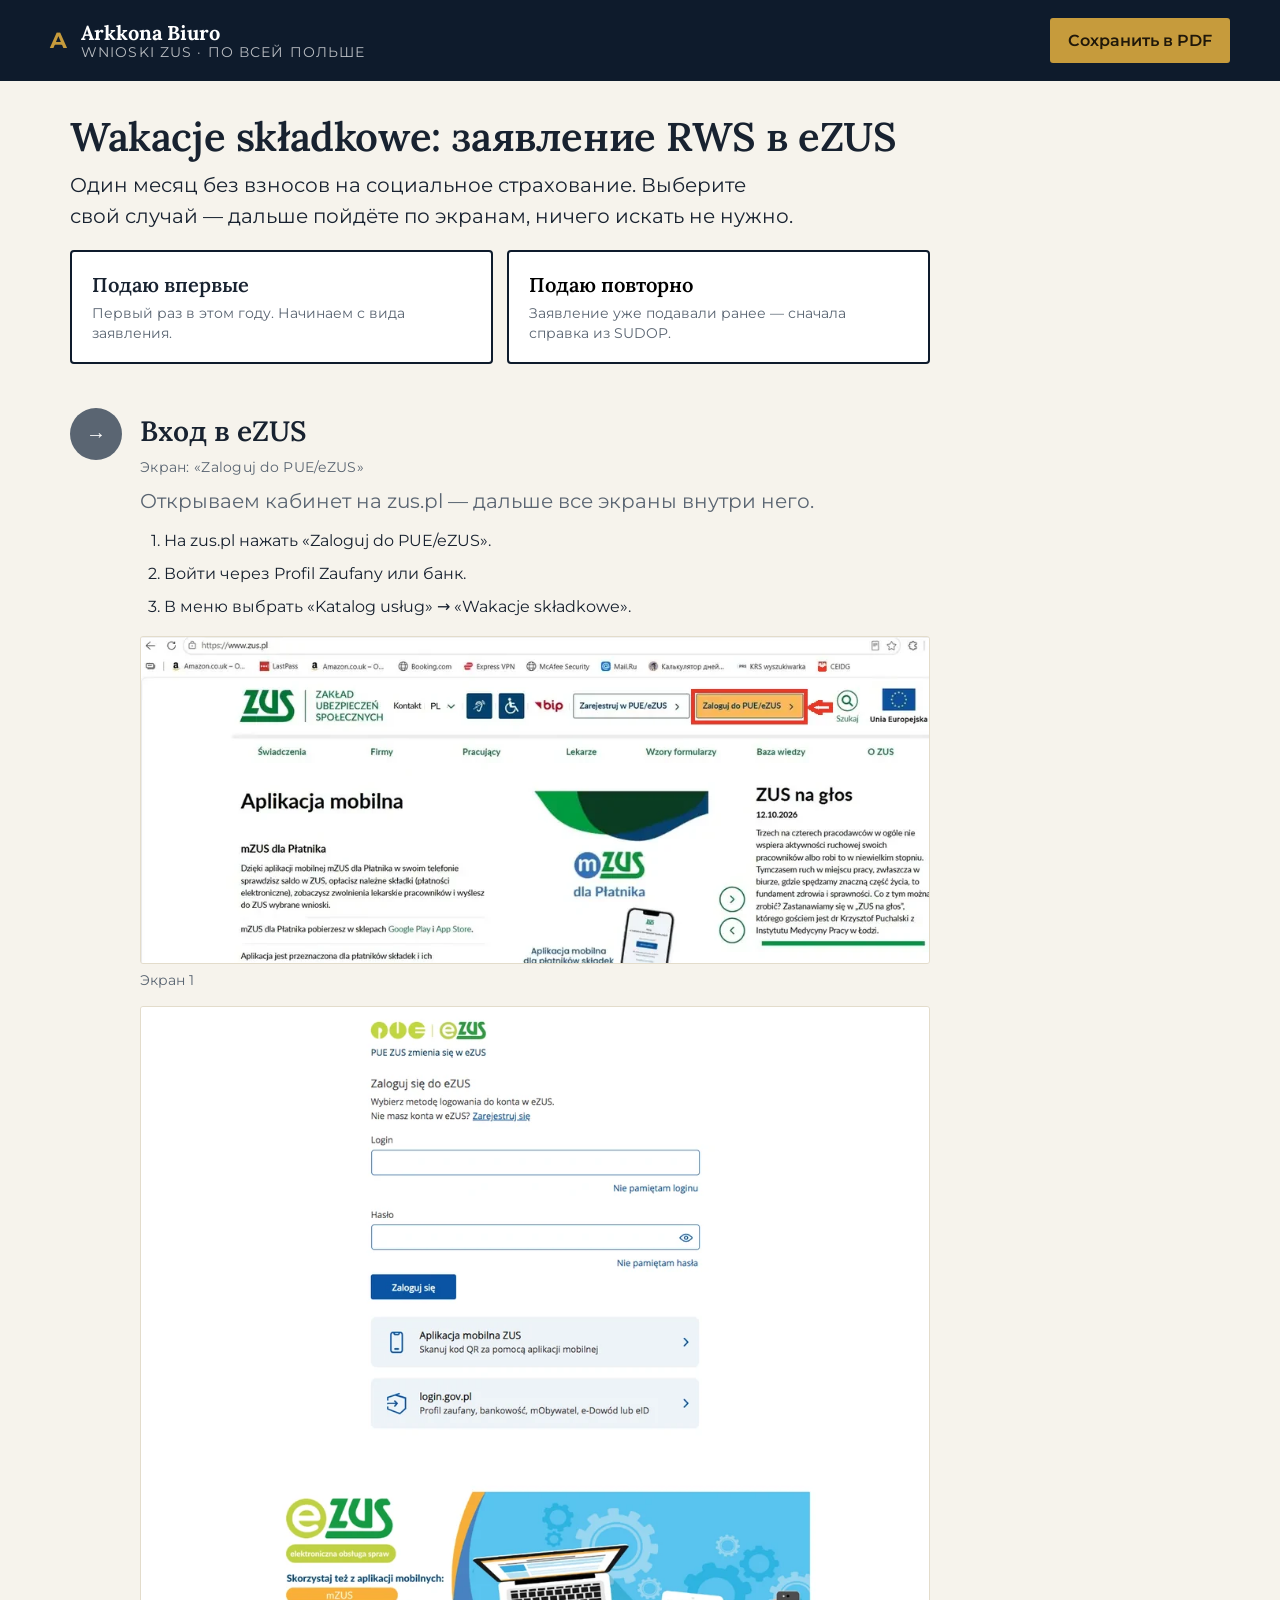
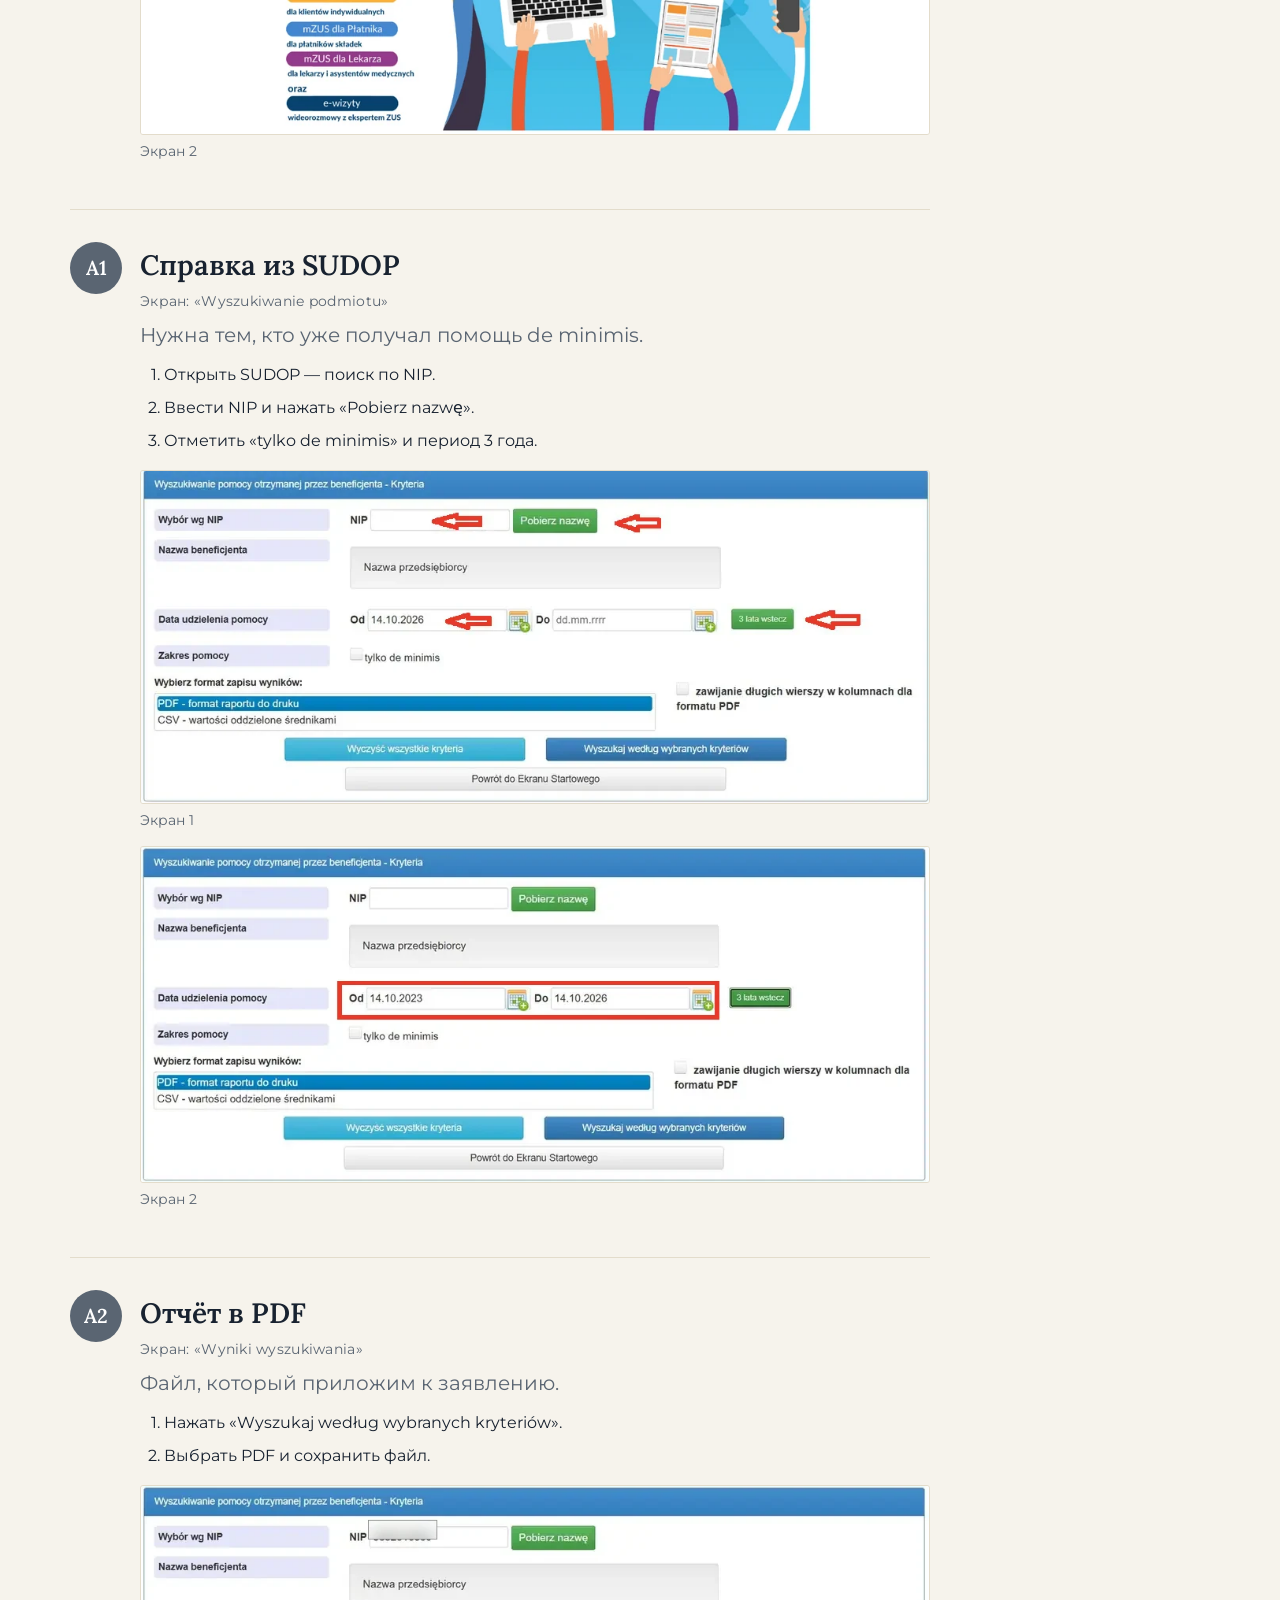
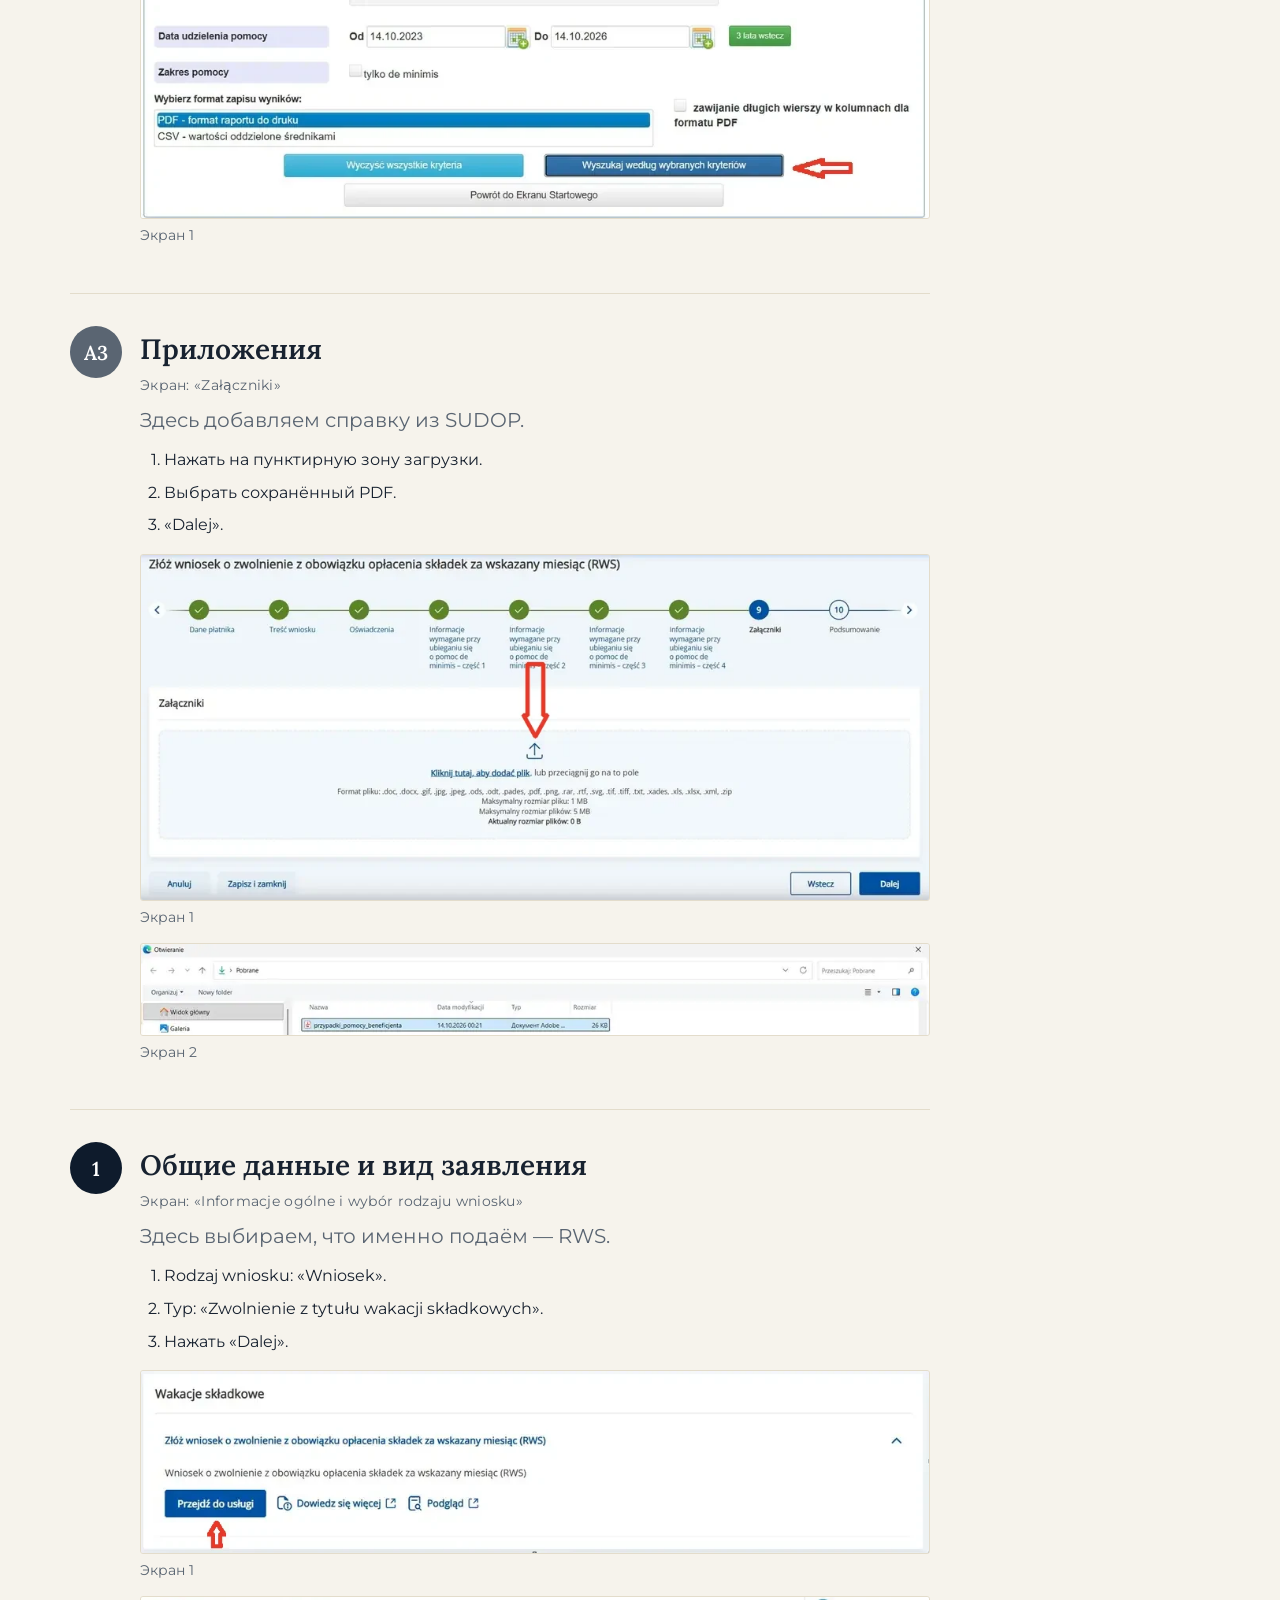
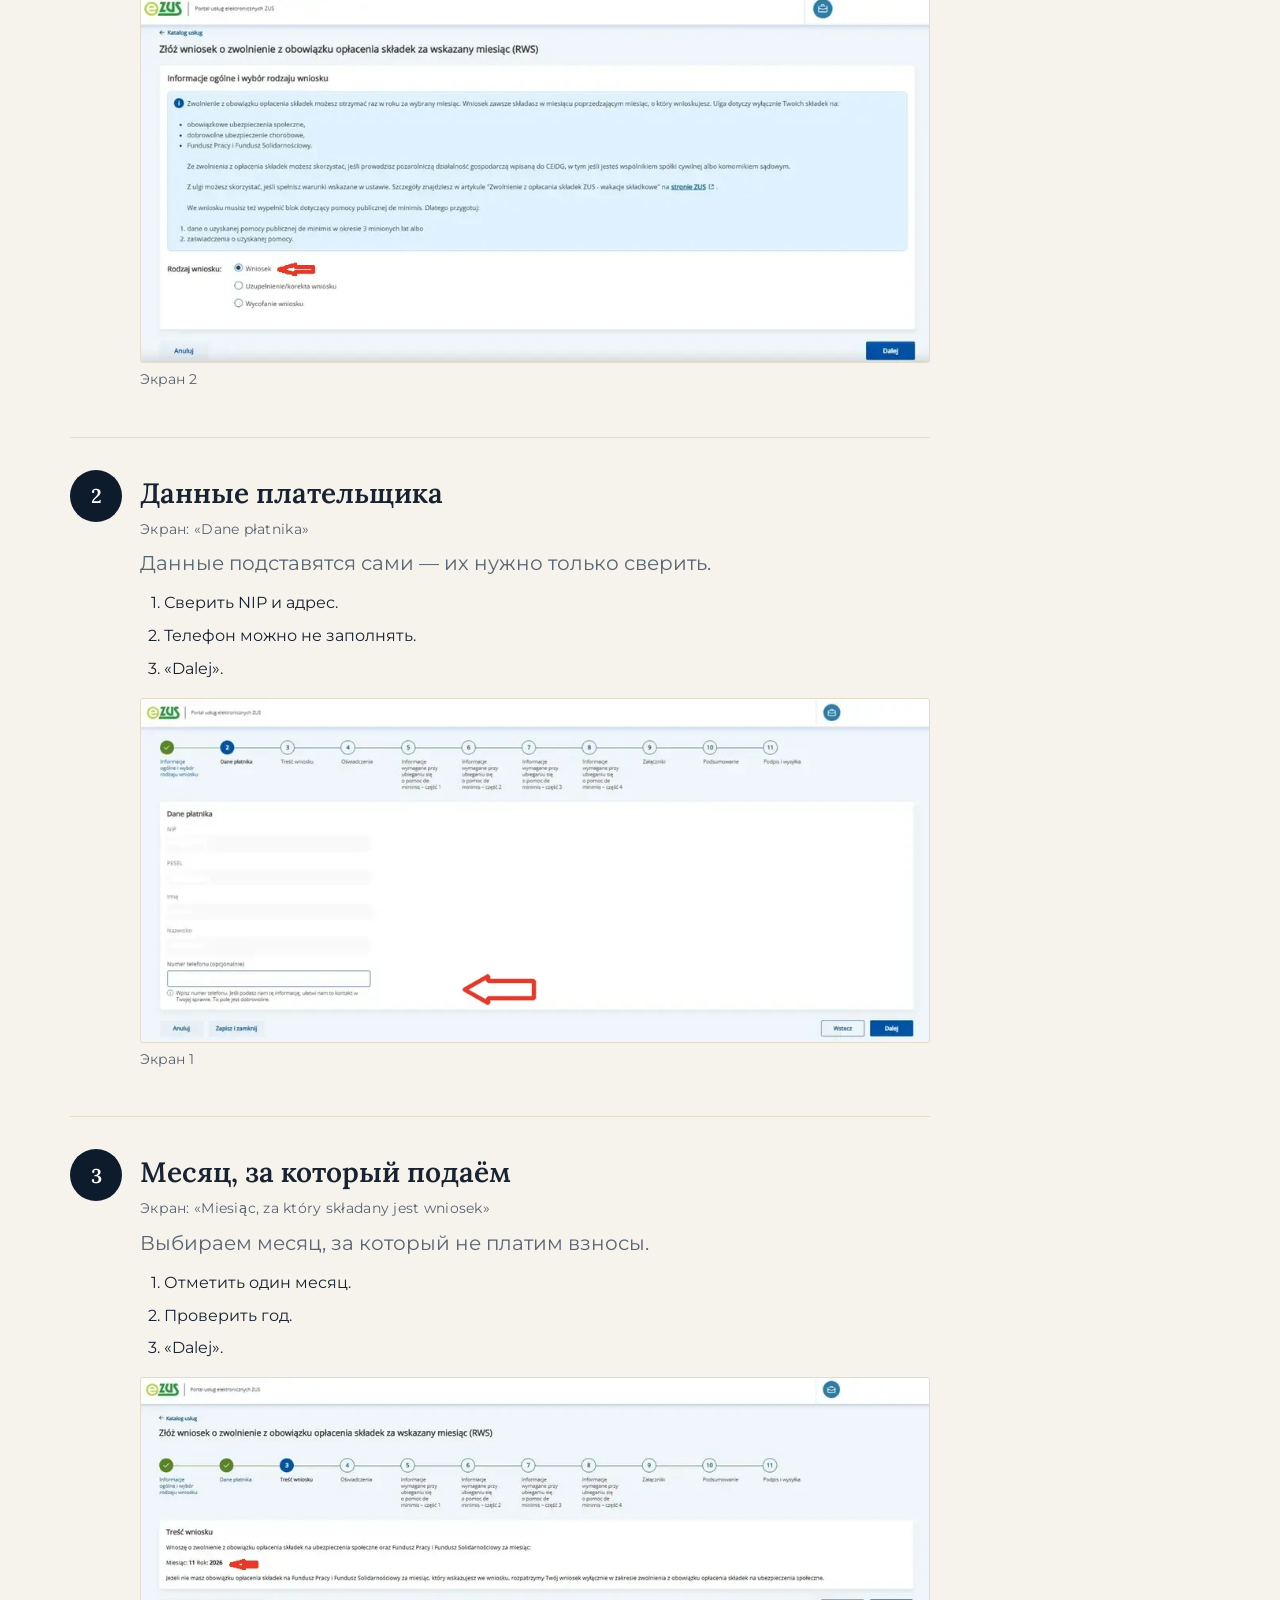
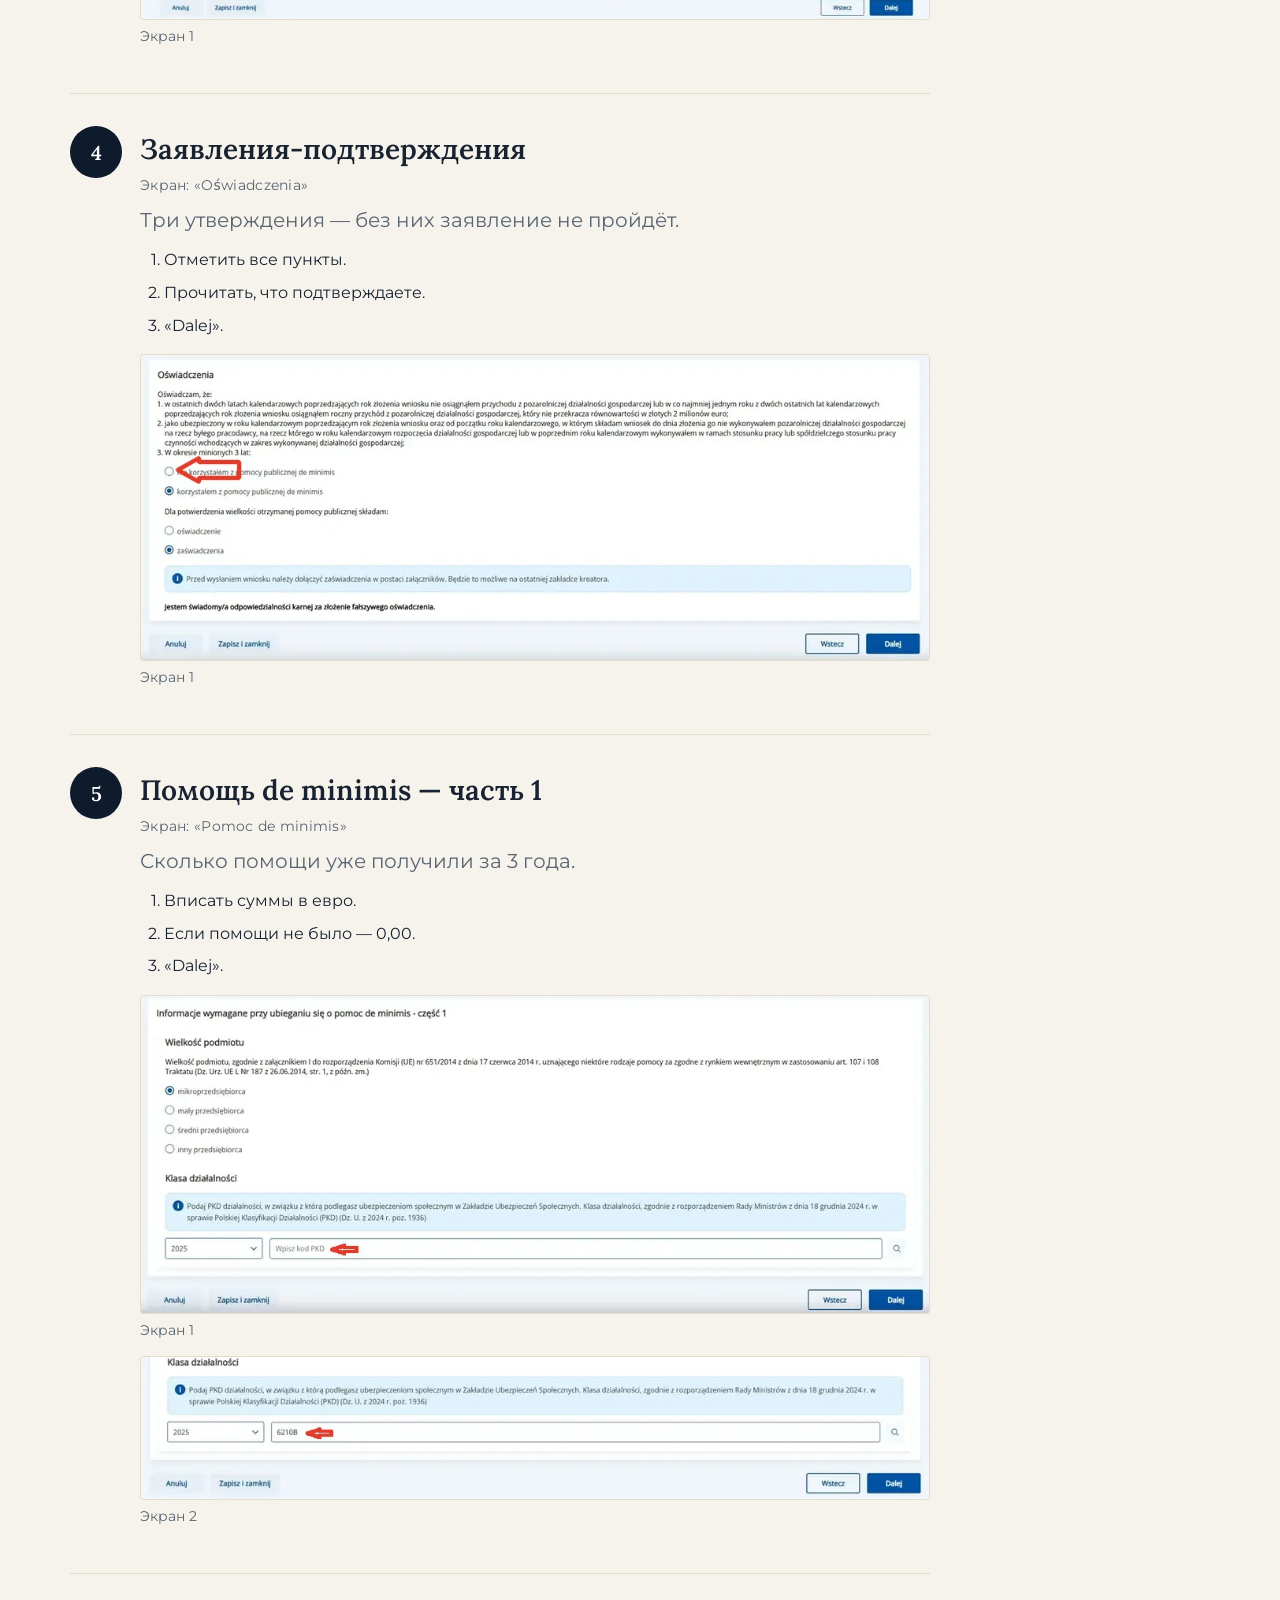
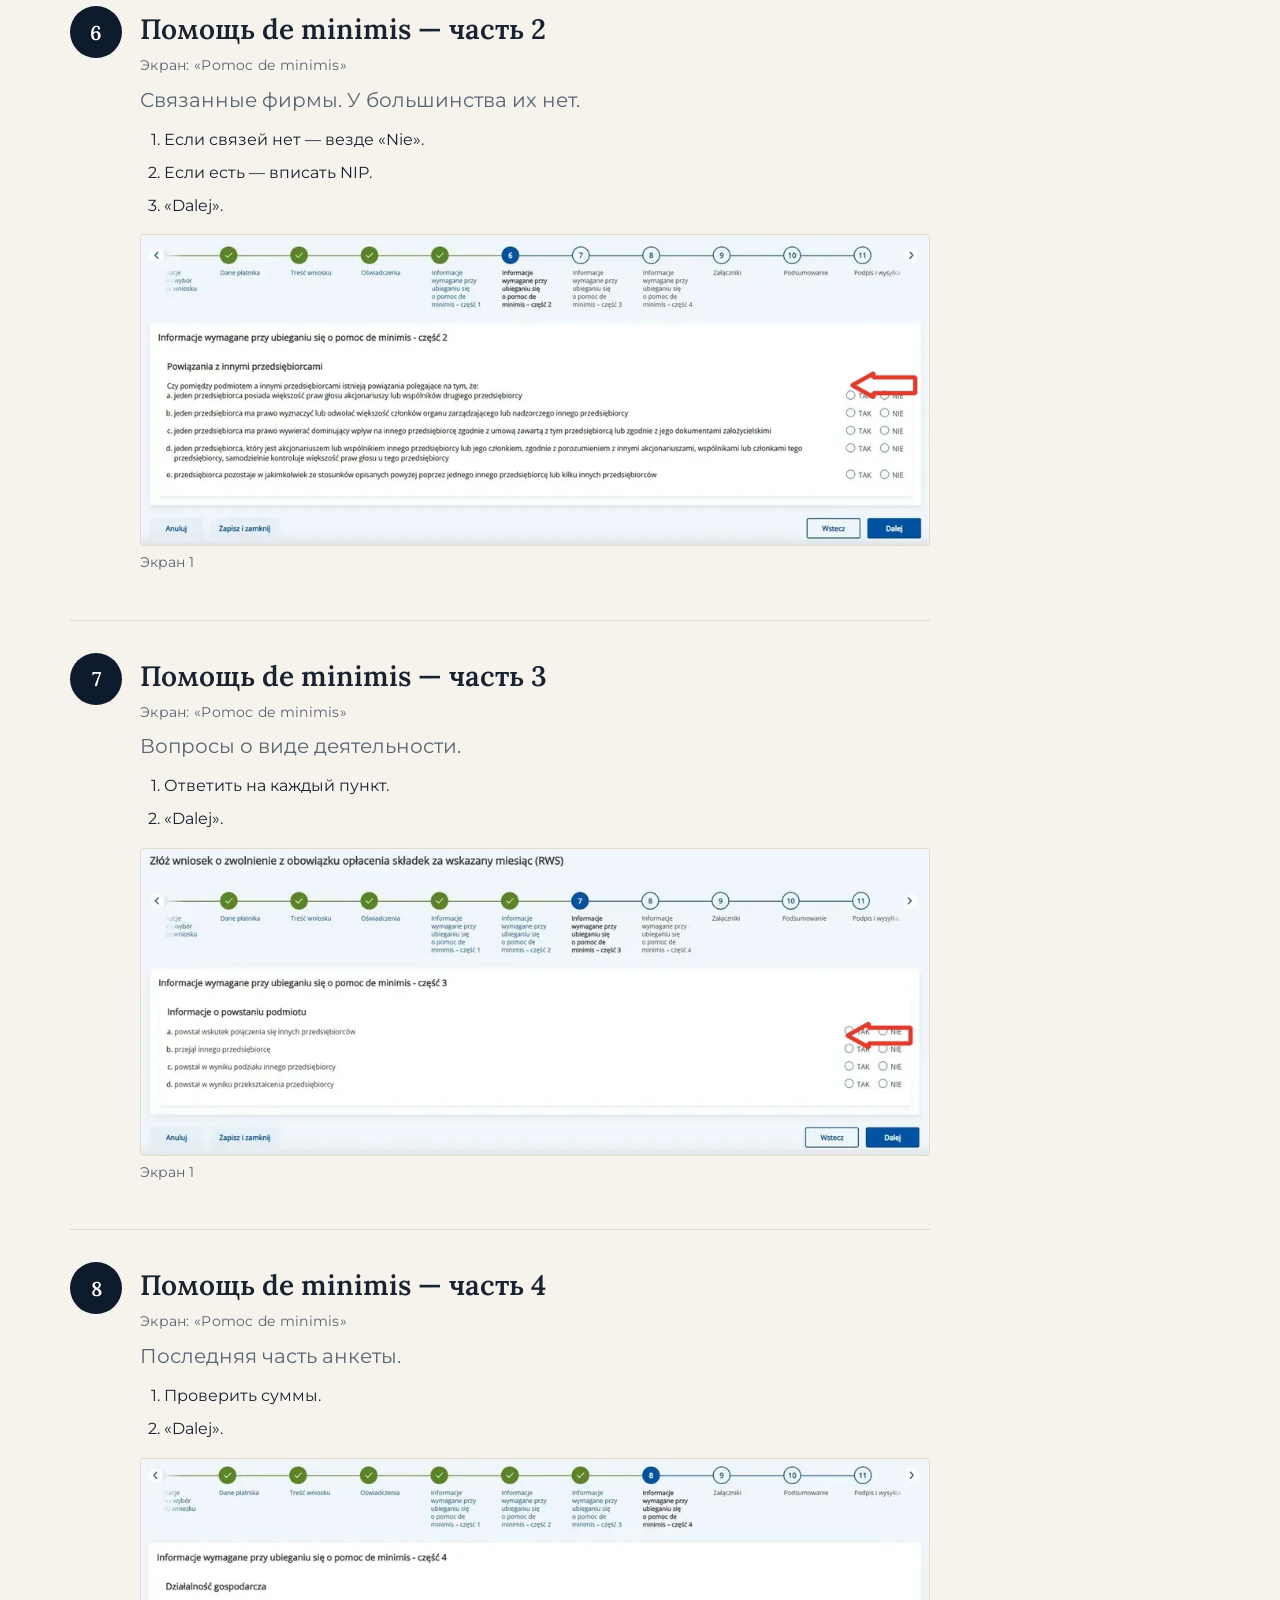
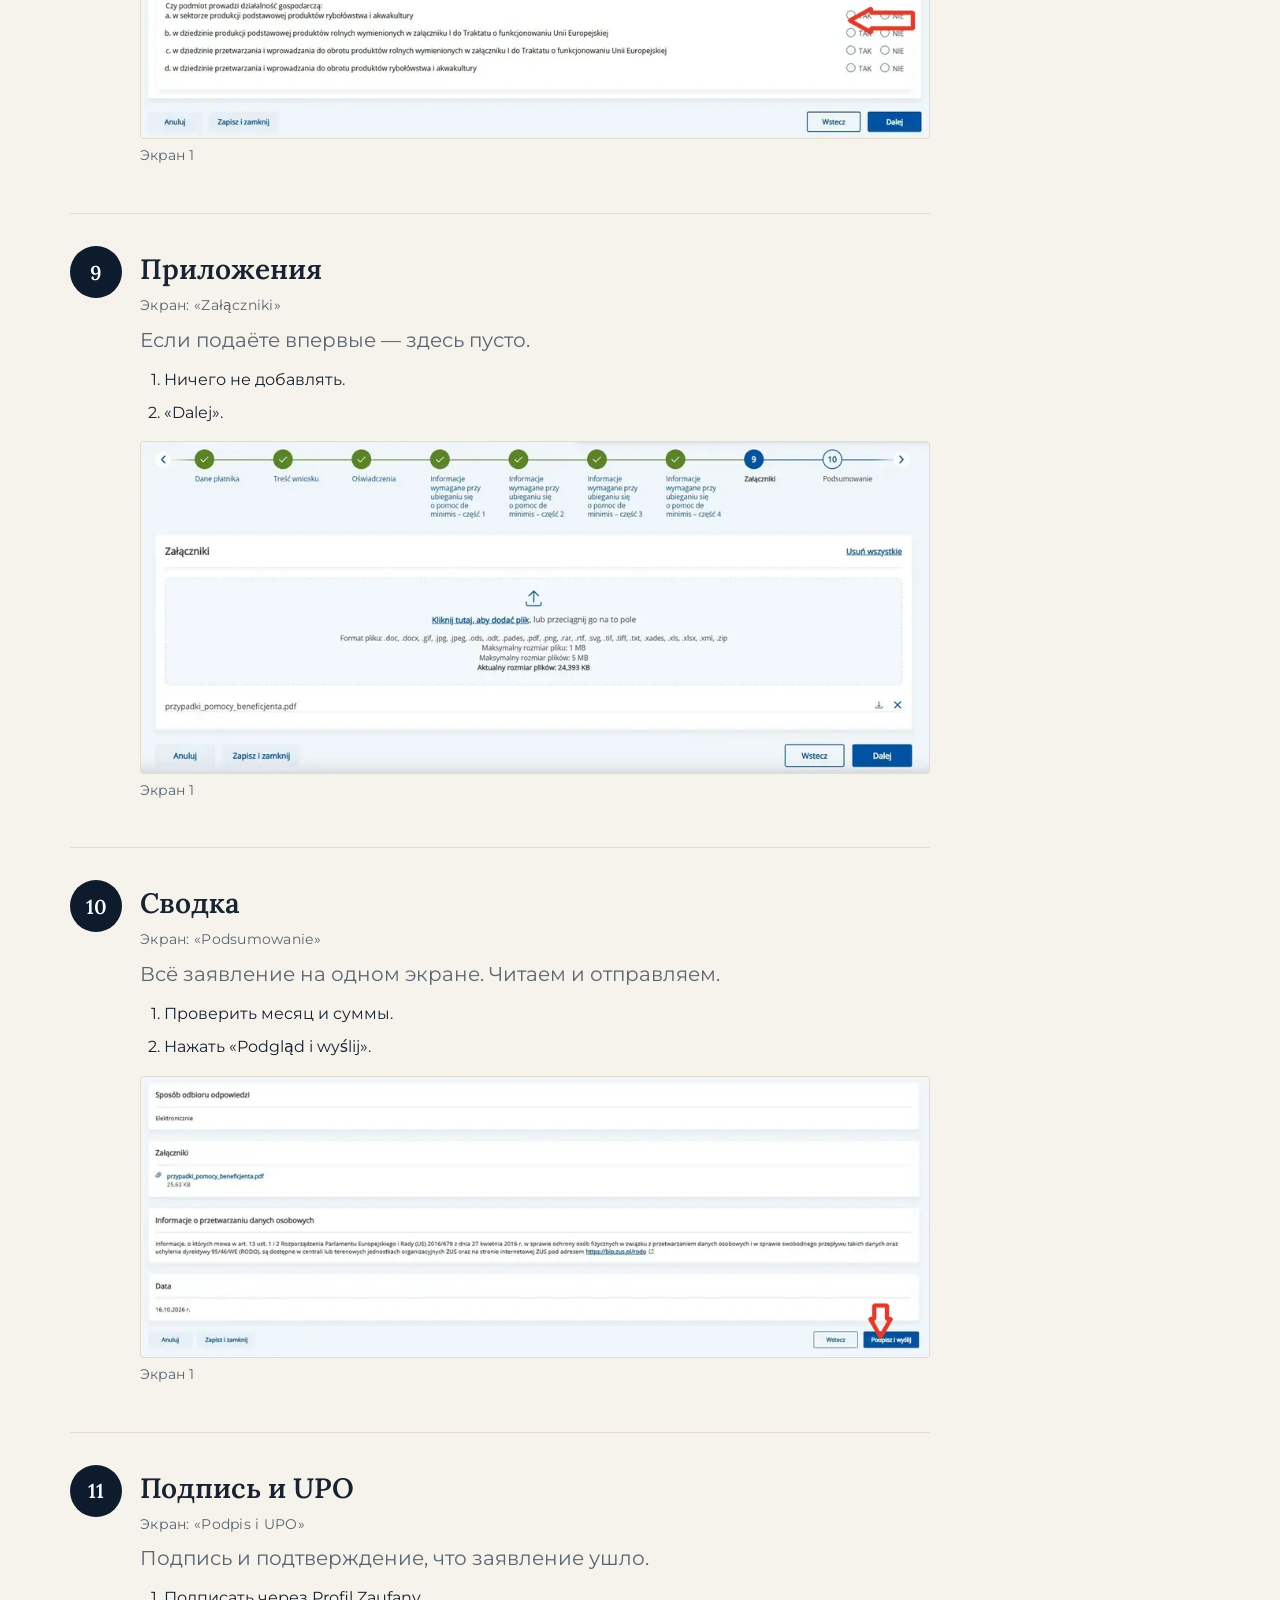
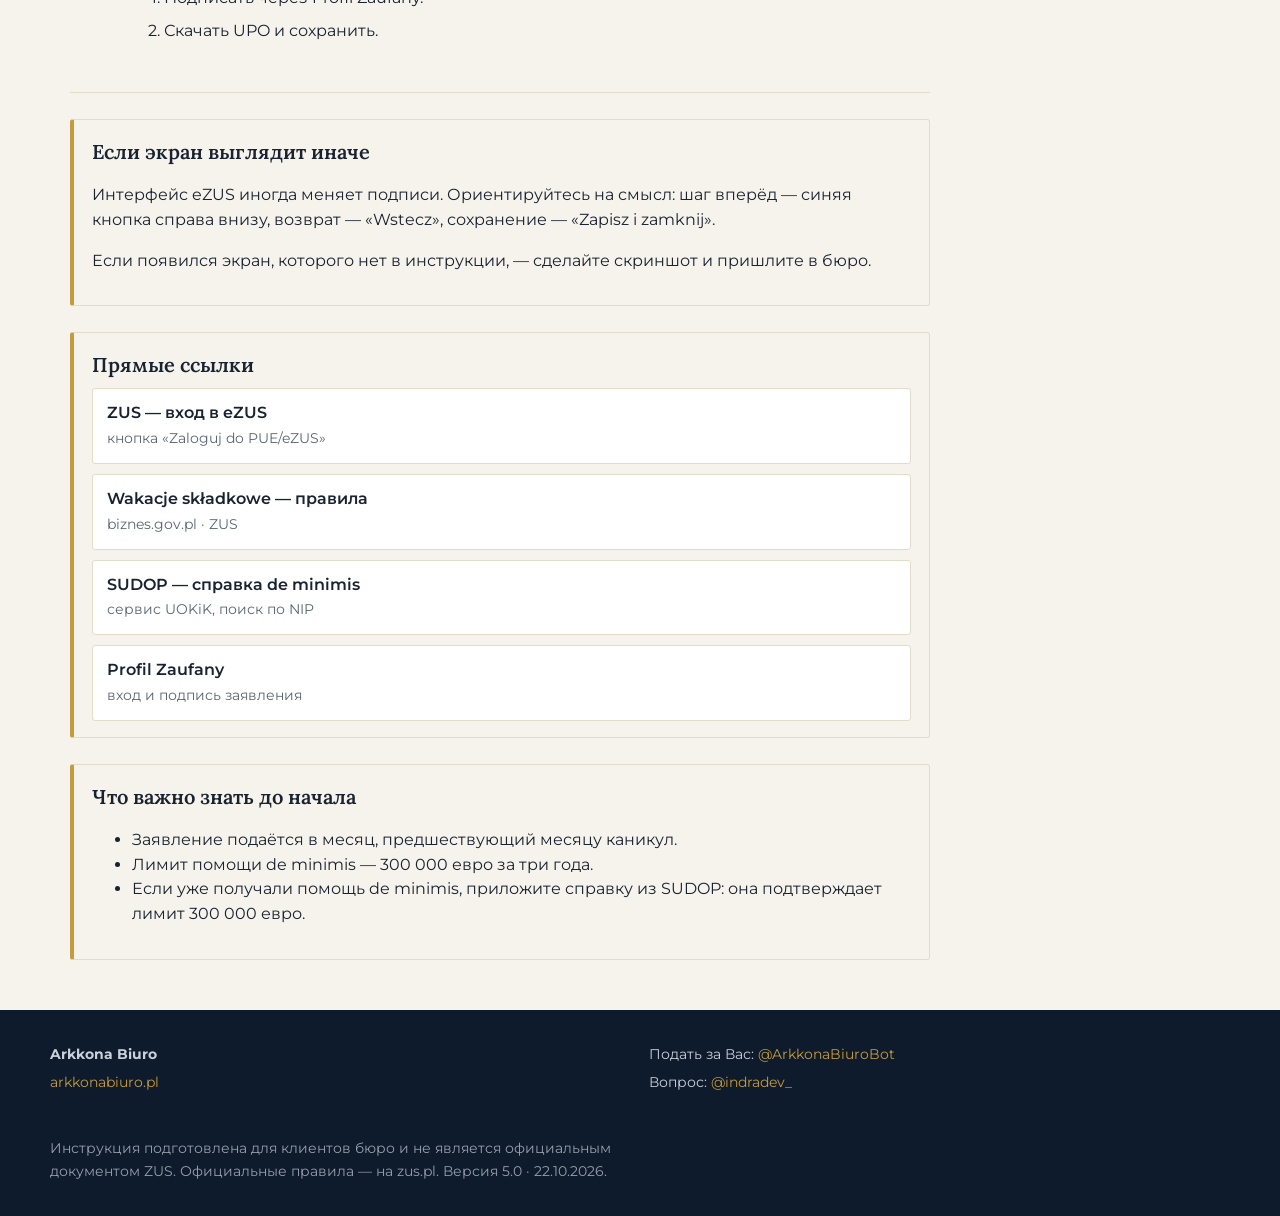
==== index.html @ 76ab2b4a "Мобильная сетка: .shell.routed тоже 1fr (специфичность ломала колонку)" ====
<!doctype html>
<html lang="ru">
<head>
<meta charset="utf-8">
<meta name="viewport" content="width=device-width, initial-scale=1">
<meta property="og:type" content="article">
<meta property="og:site_name" content="Arkkona Biuro">
<meta property="og:title" content="Wakacje składkowe: инструкция RWS в eZUS">
<meta property="og:description" content="Два маршрута по экранам eZUS: первая подача и повторная — со справкой из SUDOP.">
<meta property="og:url" content="https://indrad3v4.github.io/zus-kanikuly-instrukcja/">
<meta property="og:image" content="https://indrad3v4.github.io/zus-kanikuly-instrukcja/og.png">
<meta property="og:image:width" content="1200">
<meta property="og:image:height" content="630">
<meta property="og:image:alt" content="Arkkona Biuro — инструкция RWS в eZUS">
<meta property="og:locale" content="ru_RU">
<meta name="twitter:card" content="summary_large_image">
<meta name="twitter:image" content="https://indrad3v4.github.io/zus-kanikuly-instrukcja/og.png">
<title>Wakacje składkowe: пошаговая инструкция RWS</title>
<meta name="description" content="Два маршрута по экранам eZUS: первая подача RWS и повторная с справкой SUDOP.">
<style>
@font-face{font-family:"Montserrat";src:url(fonts/montserrat-sub.woff2) format("woff2");font-weight:100 900;font-style:normal;font-display:swap}
@font-face{font-family:"Lora";src:url(fonts/lora.woff2) format("woff2");font-weight:400 700;font-style:normal;font-display:swap}
:root{--sans:"Montserrat",system-ui,-apple-system,"Segoe UI",sans-serif;--navy:#0E1B2C;--panel:#F6F3EC;--ink:#182230;--muted:#5A6572;--gold:#C69B3C;--gold-deep:#8A6A1F;--line:#E3DCCB;--red:#B4432C}
*{box-sizing:border-box}
html{scroll-behavior:smooth}
body{margin:0;background:var(--panel);color:var(--ink);font:16px/1.55 var(--sans)}
h1,h2,.brand{font-family:"Lora",Georgia,serif;font-weight:600;text-wrap:balance}
p,li{text-wrap:pretty}
a{color:inherit}
.top{background:var(--navy);color:#fff;padding:18px 20px}
.top-in{max-width:1180px;margin:0 auto;display:flex;align-items:center;gap:14px;flex-wrap:wrap}
.mark{font-family:var(--sans);font-weight:700;font-size:22px;line-height:1;color:var(--gold);letter-spacing:0}
.brand-t{display:flex;flex-direction:column;line-height:1.15}
.brand-t b{font-family:"Lora",serif;font-size:20px}
.brand-t small{font-size:14px;letter-spacing:.08em;text-transform:uppercase;opacity:.7}
.top .pdf{margin-left:auto;background:var(--gold);color:#20180A;border:0;border-radius:3px;padding:13px 18px;font-family:var(--sans);font-weight:600;font-size:16px;cursor:pointer}
.shell{max-width:1180px;margin:0 auto;display:grid;grid-template-columns:minmax(0,1fr);gap:40px;padding:0 20px}
.shell.routed{grid-template-columns:minmax(0,1fr) 288px}
.shell:not(.routed) .main{max-width:860px}
.side{position:sticky;top:0;align-self:start;max-height:100vh;overflow:auto;padding:26px 0 26px 4px;display:none;order:2}
.side.on{display:block}
.side .cap{font-size:14px;letter-spacing:.1em;text-transform:uppercase;color:var(--muted);margin:0 0 12px;padding:0 8px}
.side a{display:flex;align-items:flex-start;gap:9px;text-decoration:none;font-size:14px;color:var(--muted);padding:8px;border-radius:3px;line-height:1.3}
.side a b{display:inline-grid;place-items:center;min-width:24px;height:24px;padding:0 4px;border-radius:50%;background:var(--navy);color:#fff;font-size:14px;flex:0 0 auto}
.side a:hover{background:var(--panel);color:var(--ink)}
.side a.act{background:var(--panel);color:var(--ink);font-weight:600}
.side a.act b{background:var(--gold);color:#20180A}
.side a.prep b{background:var(--red)}
.side .switch{margin:18px 8px 0;border-top:1px solid var(--line);padding-top:14px}
.side .switch button{width:100%;text-align:left;background:none;border:1px solid var(--line);border-radius:3px;padding:10px 12px;font:600 14px Montserrat,sans-serif;color:var(--navy);cursor:pointer}
.main{min-width:0;padding-bottom:50px;order:1}
.tocm{display:none;background:#fff;border:1px solid var(--line);border-radius:4px;margin:6px 0 14px;padding:10px 14px}
.tocm summary{cursor:pointer;font-weight:600;color:var(--navy)}
.tocm a{display:flex;gap:8px;text-decoration:none;color:var(--muted);font-size:14px;padding:6px 0}
.tocm a b{color:var(--navy)}
.hero{padding:34px 0 6px}
.hero h1{font-size:clamp(28px,4.6vw,40px);line-height:1.08;margin:0 0 12px;letter-spacing:-.01em}
.hero p.sub{font-size:20px;max-width:56ch;margin:0 0 18px}
.choose{display:grid;gap:14px;grid-template-columns:1fr 1fr;margin:8px 0 6px}
.choose button{text-align:left;cursor:pointer;border:2px solid var(--navy);border-radius:4px;background:#fff;padding:20px 20px 18px;font-family:inherit}
.choose button:hover{background:var(--panel)}
.choose b{display:block;font:600 20px Lora,serif;margin-bottom:6px}
.choose span{display:block;font-size:14px;color:var(--muted);line-height:1.45}
.choose button.pri{background:#fff;border-color:var(--navy);color:var(--ink)}
.choose button.pri span{color:var(--muted)}
.choose button.pri:hover{background:var(--panel)}
.jump{display:none;position:sticky;top:0;z-index:5;background:#fff;border-bottom:1px solid var(--line);padding:10px 0;overflow-x:auto}
.jump a{display:flex;align-items:center;gap:7px;text-decoration:none;border:1px solid var(--line);border-radius:99px;padding:8px 13px;font-size:14px;white-space:nowrap;color:var(--muted)}
.jump a b{display:grid;place-items:center;width:22px;height:22px;border-radius:50%;background:var(--navy);color:#fff;font-size:14px}
.jump a.act{border-color:var(--gold-deep);color:var(--ink)}
.jump-in{display:flex;gap:8px;padding:0 20px;width:max-content}
.step{display:flex;gap:18px;padding:32px 0;border-bottom:1px solid var(--line);scroll-margin-top:70px}
.step .num{flex:0 0 auto;width:52px;height:52px;border-radius:50%;background:var(--navy);color:#fff;display:grid;place-items:center;font:600 20px Lora,serif}
.step.pre .num{background:var(--muted);font-size:20px}
.step.prep .num{background:var(--red);font-size:20px}
.step .body{min-width:0;flex:1}
.screen{margin:0 0 8px;font-size:14px;color:var(--muted);letter-spacing:.02em}
.step h2{font-size:28px;line-height:1.25;margin:6px 0 8px}
.step .lead{margin:0 0 12px;color:var(--muted);font-size:20px}
.do{margin:0 0 16px;padding-left:24px}
.do li{margin:0 0 8px}
.shot{margin:0 0 14px}
.shot img{display:block;width:100%;height:auto;border:1px solid var(--line);border-radius:3px}
.shot figcaption{font-size:14px;color:var(--muted);margin-top:6px}
.note{margin:26px 0 0;border:1px solid var(--line);border-left:4px solid var(--gold);border-radius:3px;padding:16px 18px;background:var(--panel)}
.note h2{font-size:20px;margin:0 0 8px}
.note p,.note li{font-size:16px}
.links{list-style:none;padding:0;margin:0;display:grid;gap:10px}
.links li{border:1px solid var(--line);border-radius:3px;padding:12px 14px;background:#fff}
.links a{display:block;font-weight:600;text-decoration:none}
.links span{font-size:14px;color:var(--muted)}
.foot{background:var(--navy);color:#C9D2DC;padding:34px 20px}
.foot-in{max-width:1180px;margin:0 auto;display:grid;gap:18px;grid-template-columns:1fr 1fr}
.foot a{color:var(--gold);text-decoration:none}
.foot p{margin:0 0 6px;font-size:14px}
.foot small{display:block;max-width:1180px;margin:20px auto 0;font-size:14px;opacity:.72;line-height:1.6}
@media (max-width:960px){
  .top{padding:12px 16px}
  .top-in{flex-wrap:nowrap;gap:10px}
  .top .pdf{padding:9px 12px;font-size:13px;white-space:nowrap}
  .brand-t small{font-size:12px;letter-spacing:.06em}
  .top .pdf{padding:10px 12px}
  .shell{padding:0 16px}
  .hero{padding:20px 0 4px}
  .hero h1{font-size:clamp(24px,7.2vw,32px)}
  .tocm summary{min-height:48px;display:flex;align-items:center;margin:0 -14px;padding:0 14px}
  .main{padding-bottom:calc(36px + env(safe-area-inset-bottom))}
  .shell,.shell.routed{grid-template-columns:1fr;gap:0}
  .side{display:none!important}
  .jump.on{display:block}
  .tocm{display:none!important}
  .choose{grid-template-columns:1fr}
  .step{gap:12px;padding:26px 0}
  .step .num{width:44px;height:44px;font-size:20px}
  .foot-in{grid-template-columns:1fr}
}
@media (max-width:420px){
  .brand-t small{display:none}
  .top-in{gap:8px}
  .top .pdf{font-size:12px;padding:10px 10px}
}
@media print{
  @page{margin:16mm 14mm}
  body{font-size:11pt}
  .jump,.choose,.top .pdf,.side{display:none!important}
  .shell{grid-template-columns:1fr;padding:0}
  .top{background:#fff;color:#000;padding:0 0 10pt;border-bottom:1.5pt solid #0E1B2C}
  .mark{color:#0E1B2C;border-color:#0E1B2C}
  .brand-t small{opacity:1;color:#333}
  .hero h1{font-size:28px}
  .step{padding:12pt 0}
  .screen{margin:0 0 8px;font-size:14px;color:var(--muted);letter-spacing:.02em}
.step h2{break-after:avoid-page}
  .shot{break-inside:avoid-page;margin-bottom:8pt}
  .shot img{max-height:150mm;width:auto;max-width:100%;margin:0 auto}
  .foot{background:#fff;color:#333;border-top:1pt solid #999}
  .foot a{color:#000}
}
</style>
</head>
<body>
<header class="top"><div class="top-in">
  <span class="mark" aria-hidden="true">A</span>
  <span class="brand-t"><b>Arkkona Biuro</b><small>wnioski ZUS · по всей Польше</small></span>
  <button class="pdf" onclick="window.print()">Сохранить в PDF</button>
</div></header>

<div class="shell" id="shell">
<nav class="side" id="side" aria-label="Шаги"></nav>
<div class="main">
<nav class="jump" id="jump" aria-label="Шаги"><div class="jump-in"></div></nav>
<div class="hero" id="hero">
  <h1>Wakacje składkowe: заявление RWS в eZUS</h1>
  <p class="sub">Один месяц без взносов на социальное страхование. Выберите свой случай — дальше пойдёте по экранам, ничего искать не нужно.</p>
  <div class="choose">
    <button class="pri" onclick="setRoute('first')"><b>Подаю впервые</b><span>Первый раз в этом году. Начинаем с вида заявления.</span></button>
    <button onclick="setRoute('repeat')"><b>Подаю повторно</b><span>Заявление уже подавали ранее — сначала справка из SUDOP.</span></button>
  </div>
</div>

<details class="tocm" id="tocm"><summary>Содержание</summary><div id="tocm-in"></div></details>

<section class="step pre" id="login-ezus" data-id="login-ezus" data-r="first repeat">
  <div class="num" aria-hidden="true">→</div>
  <div class="body"><h2>Вход в eZUS</h2><p class="screen">Экран: <span lang="pl">«Zaloguj do PUE/eZUS»</span></p><p class="lead">Открываем кабинет на zus.pl — дальше все экраны внутри него.</p><ol class="do"><li>На zus.pl нажать «Zaloguj do PUE/eZUS».</li><li>Войти через Profil Zaufany или банк.</li><li>В меню выбрать «Katalog usług» → «Wakacje składkowe».</li></ol><figure class="shot"><img src="img/login-ezus-0.webp" alt="Вход в eZUS — экран 1" loading="lazy"><figcaption>Экран 1</figcaption></figure><figure class="shot"><img src="img/login-ezus-1.webp" alt="Вход в eZUS — экран 2" loading="lazy"><figcaption>Экран 2</figcaption></figure></div>
</section><section class="step pre" id="sudop-1" data-id="sudop-1" data-r="repeat">
  <div class="num" aria-hidden="true">A1</div>
  <div class="body"><h2>Справка из SUDOP</h2><p class="screen">Экран: <span lang="pl">«Wyszukiwanie podmiotu»</span></p><p class="lead">Нужна тем, кто уже получал помощь de minimis.</p><ol class="do"><li>Открыть SUDOP — поиск по NIP.</li><li>Ввести NIP и нажать «Pobierz nazwę».</li><li>Отметить «tylko de minimis» и период 3 года.</li></ol><figure class="shot"><img src="img/sudop-1-0.webp" alt="Справка из SUDOP — экран 1" loading="lazy"><figcaption>Экран 1</figcaption></figure><figure class="shot"><img src="img/sudop-1-1.webp" alt="Справка из SUDOP — экран 2" loading="lazy"><figcaption>Экран 2</figcaption></figure></div>
</section><section class="step pre" id="sudop-2" data-id="sudop-2" data-r="repeat">
  <div class="num" aria-hidden="true">A2</div>
  <div class="body"><h2>Отчёт в PDF</h2><p class="screen">Экран: <span lang="pl">«Wyniki wyszukiwania»</span></p><p class="lead">Файл, который приложим к заявлению.</p><ol class="do"><li>Нажать «Wyszukaj według wybranych kryteriów».</li><li>Выбрать PDF и сохранить файл.</li></ol><figure class="shot"><img src="img/sudop-2-0.webp" alt="Отчёт в PDF — экран 1" loading="lazy"><figcaption>Экран 1</figcaption></figure></div>
</section><section class="step pre" id="zalaczniki" data-id="zalaczniki" data-r="repeat">
  <div class="num" aria-hidden="true">A3</div>
  <div class="body"><h2>Приложения</h2><p class="screen">Экран: <span lang="pl">«Załączniki»</span></p><p class="lead">Здесь добавляем справку из SUDOP.</p><ol class="do"><li>Нажать на пунктирную зону загрузки.</li><li>Выбрать сохранённый PDF.</li><li>«Dalej».</li></ol><figure class="shot"><img src="img/zalaczniki-0.webp" alt="Приложения — экран 1" loading="lazy"><figcaption>Экран 1</figcaption></figure><figure class="shot"><img src="img/zalaczniki-1.webp" alt="Приложения — экран 2" loading="lazy"><figcaption>Экран 2</figcaption></figure></div>
</section><section class="step" id="wniosek" data-id="wniosek" data-r="first repeat">
  <div class="num" aria-hidden="true">1</div>
  <div class="body"><h2>Общие данные и вид заявления</h2><p class="screen">Экран: <span lang="pl">«Informacje ogólne i wybór rodzaju wniosku»</span></p><p class="lead">Здесь выбираем, что именно подаём — RWS.</p><ol class="do"><li>Rodzaj wniosku: «Wniosek».</li><li>Typ: «Zwolnienie z tytułu wakacji składkowych».</li><li>Нажать «Dalej».</li></ol><figure class="shot"><img src="img/wniosek-0.webp" alt="Общие данные и вид заявления — экран 1" loading="lazy"><figcaption>Экран 1</figcaption></figure><figure class="shot"><img src="img/wniosek-1.webp" alt="Общие данные и вид заявления — экран 2" loading="lazy"><figcaption>Экран 2</figcaption></figure></div>
</section><section class="step" id="platnik" data-id="platnik" data-r="first repeat">
  <div class="num" aria-hidden="true">2</div>
  <div class="body"><h2>Данные плательщика</h2><p class="screen">Экран: <span lang="pl">«Dane płatnika»</span></p><p class="lead">Данные подставятся сами — их нужно только сверить.</p><ol class="do"><li>Сверить NIP и адрес.</li><li>Телефон можно не заполнять.</li><li>«Dalej».</li></ol><figure class="shot"><img src="img/platnik-0.webp" alt="Данные плательщика — экран 1" loading="lazy"><figcaption>Экран 1</figcaption></figure></div>
</section><section class="step" id="miesiac" data-id="miesiac" data-r="first repeat">
  <div class="num" aria-hidden="true">3</div>
  <div class="body"><h2>Месяц, за который подаём</h2><p class="screen">Экран: <span lang="pl">«Miesiąc, za który składany jest wniosek»</span></p><p class="lead">Выбираем месяц, за который не платим взносы.</p><ol class="do"><li>Отметить один месяц.</li><li>Проверить год.</li><li>«Dalej».</li></ol><figure class="shot"><img src="img/miesiac-0.webp" alt="Месяц, за который подаём — экран 1" loading="lazy"><figcaption>Экран 1</figcaption></figure></div>
</section><section class="step" id="oswiadczenia" data-id="oswiadczenia" data-r="first repeat">
  <div class="num" aria-hidden="true">4</div>
  <div class="body"><h2>Заявления-подтверждения</h2><p class="screen">Экран: <span lang="pl">«Oświadczenia»</span></p><p class="lead">Три утверждения — без них заявление не пройдёт.</p><ol class="do"><li>Отметить все пункты.</li><li>Прочитать, что подтверждаете.</li><li>«Dalej».</li></ol><figure class="shot"><img src="img/oswiadczenia-0.webp" alt="Заявления-подтверждения — экран 1" loading="lazy"><figcaption>Экран 1</figcaption></figure></div>
</section><section class="step" id="dm1" data-id="dm1" data-r="first repeat">
  <div class="num" aria-hidden="true">5</div>
  <div class="body"><h2>Помощь de minimis — часть 1</h2><p class="screen">Экран: <span lang="pl">«Pomoc de minimis»</span></p><p class="lead">Сколько помощи уже получили за 3 года.</p><ol class="do"><li>Вписать суммы в евро.</li><li>Если помощи не было — 0,00.</li><li>«Dalej».</li></ol><figure class="shot"><img src="img/dm1-0.webp" alt="Помощь de minimis — часть 1 — экран 1" loading="lazy"><figcaption>Экран 1</figcaption></figure><figure class="shot"><img src="img/dm1-1.webp" alt="Помощь de minimis — часть 1 — экран 2" loading="lazy"><figcaption>Экран 2</figcaption></figure></div>
</section><section class="step" id="dm2" data-id="dm2" data-r="first repeat">
  <div class="num" aria-hidden="true">6</div>
  <div class="body"><h2>Помощь de minimis — часть 2</h2><p class="screen">Экран: <span lang="pl">«Pomoc de minimis»</span></p><p class="lead">Связанные фирмы. У большинства их нет.</p><ol class="do"><li>Если связей нет — везде «Nie».</li><li>Если есть — вписать NIP.</li><li>«Dalej».</li></ol><figure class="shot"><img src="img/dm2-0.webp" alt="Помощь de minimis — часть 2 — экран 1" loading="lazy"><figcaption>Экран 1</figcaption></figure></div>
</section><section class="step" id="dm3" data-id="dm3" data-r="first repeat">
  <div class="num" aria-hidden="true">7</div>
  <div class="body"><h2>Помощь de minimis — часть 3</h2><p class="screen">Экран: <span lang="pl">«Pomoc de minimis»</span></p><p class="lead">Вопросы о виде деятельности.</p><ol class="do"><li>Ответить на каждый пункт.</li><li>«Dalej».</li></ol><figure class="shot"><img src="img/dm3-0.webp" alt="Помощь de minimis — часть 3 — экран 1" loading="lazy"><figcaption>Экран 1</figcaption></figure></div>
</section><section class="step" id="dm4" data-id="dm4" data-r="first repeat">
  <div class="num" aria-hidden="true">8</div>
  <div class="body"><h2>Помощь de minimis — часть 4</h2><p class="screen">Экран: <span lang="pl">«Pomoc de minimis»</span></p><p class="lead">Последняя часть анкеты.</p><ol class="do"><li>Проверить суммы.</li><li>«Dalej».</li></ol><figure class="shot"><img src="img/dm4-0.webp" alt="Помощь de minimis — часть 4 — экран 1" loading="lazy"><figcaption>Экран 1</figcaption></figure></div>
</section><section class="step" id="zalaczniki-b" data-id="zalaczniki-b" data-r="first">
  <div class="num" aria-hidden="true">9</div>
  <div class="body"><h2>Приложения</h2><p class="screen">Экран: <span lang="pl">«Załączniki»</span></p><p class="lead">Если подаёте впервые — здесь пусто.</p><ol class="do"><li>Ничего не добавлять.</li><li>«Dalej».</li></ol><figure class="shot"><img src="img/zalaczniki-b-0.webp" alt="Приложения — экран 1" loading="lazy"><figcaption>Экран 1</figcaption></figure></div>
</section><section class="step" id="podsumowanie" data-id="podsumowanie" data-r="first repeat">
  <div class="num" aria-hidden="true">10</div>
  <div class="body"><h2>Сводка</h2><p class="screen">Экран: <span lang="pl">«Podsumowanie»</span></p><p class="lead">Всё заявление на одном экране. Читаем и отправляем.</p><ol class="do"><li>Проверить месяц и суммы.</li><li>Нажать «Podgląd i wyślij».</li></ol><figure class="shot"><img src="img/podsumowanie-0.webp" alt="Сводка — экран 1" loading="lazy"><figcaption>Экран 1</figcaption></figure></div>
</section><section class="step" id="podpis" data-id="podpis" data-r="first repeat">
  <div class="num" aria-hidden="true">11</div>
  <div class="body"><h2>Подпись и UPO</h2><p class="screen">Экран: <span lang="pl">«Podpis i UPO»</span></p><p class="lead">Подпись и подтверждение, что заявление ушло.</p><ol class="do"><li>Подписать через Profil Zaufany.</li><li>Скачать UPO и сохранить.</li></ol></div>
</section>

<div class="note">
  <h2>Если экран выглядит иначе</h2>
  <p>Интерфейс eZUS иногда меняет подписи. Ориентируйтесь на смысл: шаг вперёд — синяя кнопка справа внизу, возврат — «Wstecz», сохранение — «Zapisz i zamknij».</p>
  <p>Если появился экран, которого нет в инструкции, — сделайте скриншот и пришлите в бюро.</p>
</div>

<div class="note">
  <h2>Прямые ссылки</h2>
  <ul class="links"><li><a href="https://www.zus.pl/" target="_blank" rel="noopener">ZUS — вход в eZUS</a><span>кнопка «Zaloguj do PUE/eZUS»</span></li><li><a href="https://biznes.gov.pl/pl/portal/ou710" target="_blank" rel="noopener">Wakacje składkowe — правила</a><span>biznes.gov.pl · ZUS</span></li><li><a href="https://sudop.uokik.gov.pl" target="_blank" rel="noopener">SUDOP — справка de minimis</a><span>сервис UOKiK, поиск по NIP</span></li><li><a href="https://login.gov.pl" target="_blank" rel="noopener">Profil Zaufany</a><span>вход и подпись заявления</span></li></ul>
</div>

<div class="note">
  <h2>Что важно знать до начала</h2>
  <ul>
    <li>Заявление подаётся в месяц, предшествующий месяцу каникул.</li>
    <li>Лимит помощи de minimis — 300 000 евро за три года.</li>
    <li>Если уже получали помощь de minimis, приложите справку из SUDOP: она подтверждает лимит 300 000 евро.</li>
  </ul>
</div>
</div>
</div>

<footer class="foot"><div class="foot-in">
  <div><p><b>Arkkona Biuro</b></p><p><a href="https://arkkonabiuro.pl">arkkonabiuro.pl</a></p></div>
  <div><p>Подать за Вас: <a href="https://t.me/ArkkonaBiuroBot?start=zayavka">@ArkkonaBiuroBot</a></p><p>Вопрос: <a href="https://t.me/indradev_">@indradev_</a></p></div>
  <small>Инструкция подготовлена для клиентов бюро и не является официальным документом ZUS. Официальные правила — на zus.pl. Версия 5.0 · 22.10.2026.</small>
</div></footer>

<script>
const STEPS = [{"id": "login-ezus", "num": "→", "title": "Вход в eZUS", "routes": ["first", "repeat"]}, {"id": "sudop-1", "num": "A1", "title": "Справка из SUDOP", "routes": ["repeat"]}, {"id": "sudop-2", "num": "A2", "title": "Отчёт в PDF", "routes": ["repeat"]}, {"id": "zalaczniki", "num": "A3", "title": "Приложения", "routes": ["repeat"]}, {"id": "wniosek", "num": "1", "title": "Общие данные и вид заявления", "routes": ["first", "repeat"]}, {"id": "platnik", "num": "2", "title": "Данные плательщика", "routes": ["first", "repeat"]}, {"id": "miesiac", "num": "3", "title": "Месяц, за который подаём", "routes": ["first", "repeat"]}, {"id": "oswiadczenia", "num": "4", "title": "Заявления-подтверждения", "routes": ["first", "repeat"]}, {"id": "dm1", "num": "5", "title": "Помощь de minimis", "routes": ["first", "repeat"]}, {"id": "dm2", "num": "6", "title": "Помощь de minimis", "routes": ["first", "repeat"]}, {"id": "dm3", "num": "7", "title": "Помощь de minimis", "routes": ["first", "repeat"]}, {"id": "dm4", "num": "8", "title": "Помощь de minimis", "routes": ["first", "repeat"]}, {"id": "zalaczniki-b", "num": "9", "title": "Приложения", "routes": ["first"]}, {"id": "podsumowanie", "num": "10", "title": "Сводка", "routes": ["first", "repeat"]}, {"id": "podpis", "num": "11", "title": "Подпись и UPO", "routes": ["first", "repeat"]}];
const KEY = 'rws-route';

function buildSide(route){
  const side = document.getElementById('side');
  const jump = document.getElementById('jump');
  let items = STEPS.filter(s => s.routes.includes(route));
  if(route==='repeat'){const i=items.findIndex(s=>s.num==='8');if(i>-1)items=[...items.slice(0,i+1),{id:'zalaczniki',num:'9',title:'Приложения (в A3)',routes:['repeat']},...items.slice(i+1)];}
  const link = (s) => `<a href="#${s.id}" data-to="${s.id}" class="${s.id.startsWith('sudop')||s.id==='zalaczniki'?'prep':''}"><b>${s.num}</b><span>${s.title}</span></a>`;
  side.innerHTML = `<p class="cap">${route==='first'?'Первая подача':'Повторная подача'}</p>` +
    items.map(link).join('') +
    `<div class="switch"><button onclick="setRoute(null)">Изменить маршрут</button></div>`;
  jump.classList.add('on');
  jump.querySelector('.jump-in').innerHTML = items.map(s => `<a href="#${s.id}" data-to="${s.id}"><b>${s.num}</b><span>${s.title}</span></a>`).join('');
  document.getElementById('tocm-in').innerHTML = items.map(link).join('');
  side.classList.add('on'); document.getElementById('shell').classList.add('routed');
}

function setRoute(route){
  const hero = document.getElementById('hero');
  if(!route){ localStorage.removeItem(KEY); document.querySelectorAll('.step').forEach(s=>s.style.display=''); document.getElementById('side').classList.remove('on'); document.getElementById('shell').classList.remove('routed'); hero.style.display=''; window.scrollTo({top:0,behavior:'smooth'}); return; }
  localStorage.setItem(KEY, route);
  buildSide(route);
  document.querySelectorAll('.step').forEach(s => {
    s.style.display = s.dataset.r.split(' ').includes(route) ? '' : 'none';
  });
  hero.style.display = 'none';
  const first = STEPS.find(s => s.routes.includes(route) && s.id !== 'login-ezus');
  history.replaceState(null,'', '#' + first.id);
  const el = document.getElementById(first.id);
  window.scrollTo({top: el.getBoundingClientRect().top + window.scrollY - 60, behavior:'smooth'});
  setActive(first.id);
}

function setActive(id){
  document.querySelectorAll('.side a, .jump a').forEach(a => a.classList.toggle('act', a.dataset.to === id));
}

document.addEventListener('click', e => {
  const a = e.target.closest('[data-to]'); if(!a) return;
  setActive(a.dataset.to);
});

const io = new IntersectionObserver(entries => {
  entries.forEach(en => { if(en.isIntersecting) setActive(en.target.id); });
}, {rootMargin:'-45% 0px -45% 0px'});
document.querySelectorAll('.step').forEach(s => io.observe(s));

(function init(){
  const r = localStorage.getItem(KEY);
  if(r === 'first' || r === 'repeat') setRoute(r);
})();
</script>
</body></html>
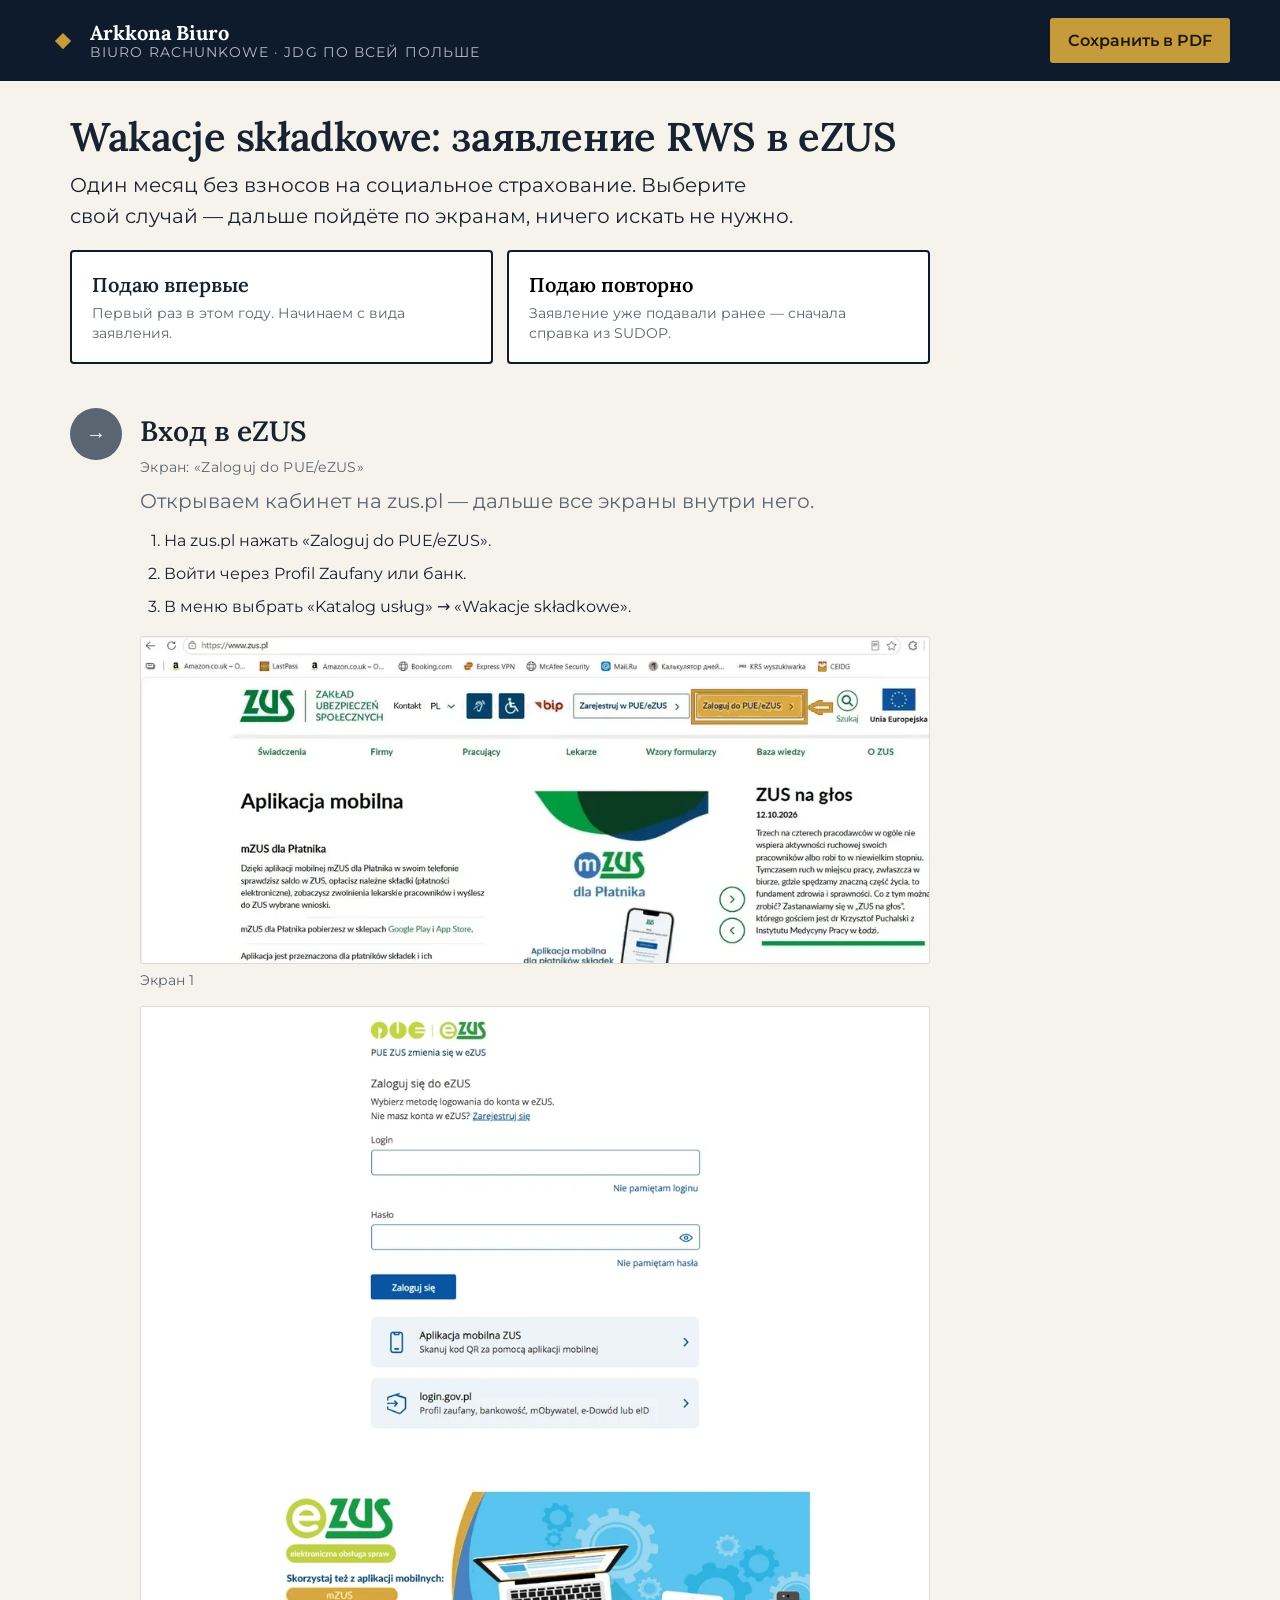
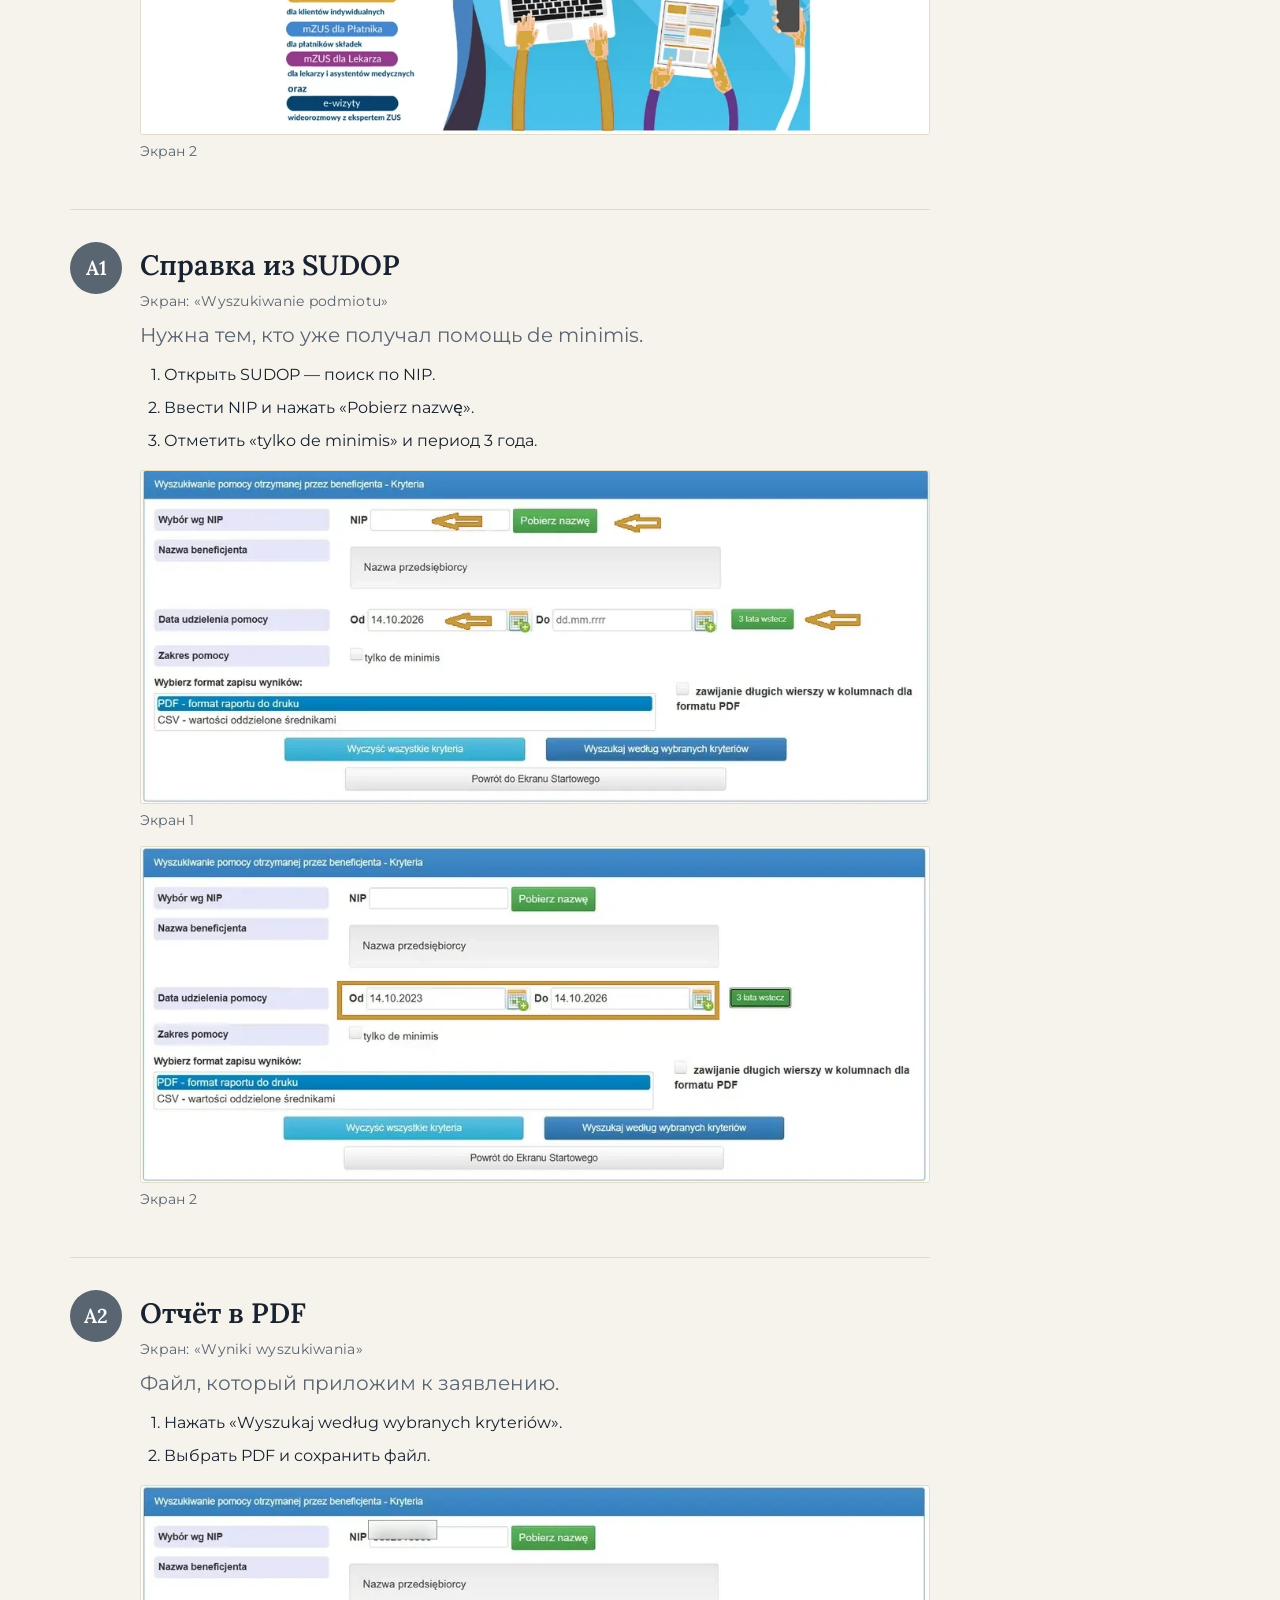
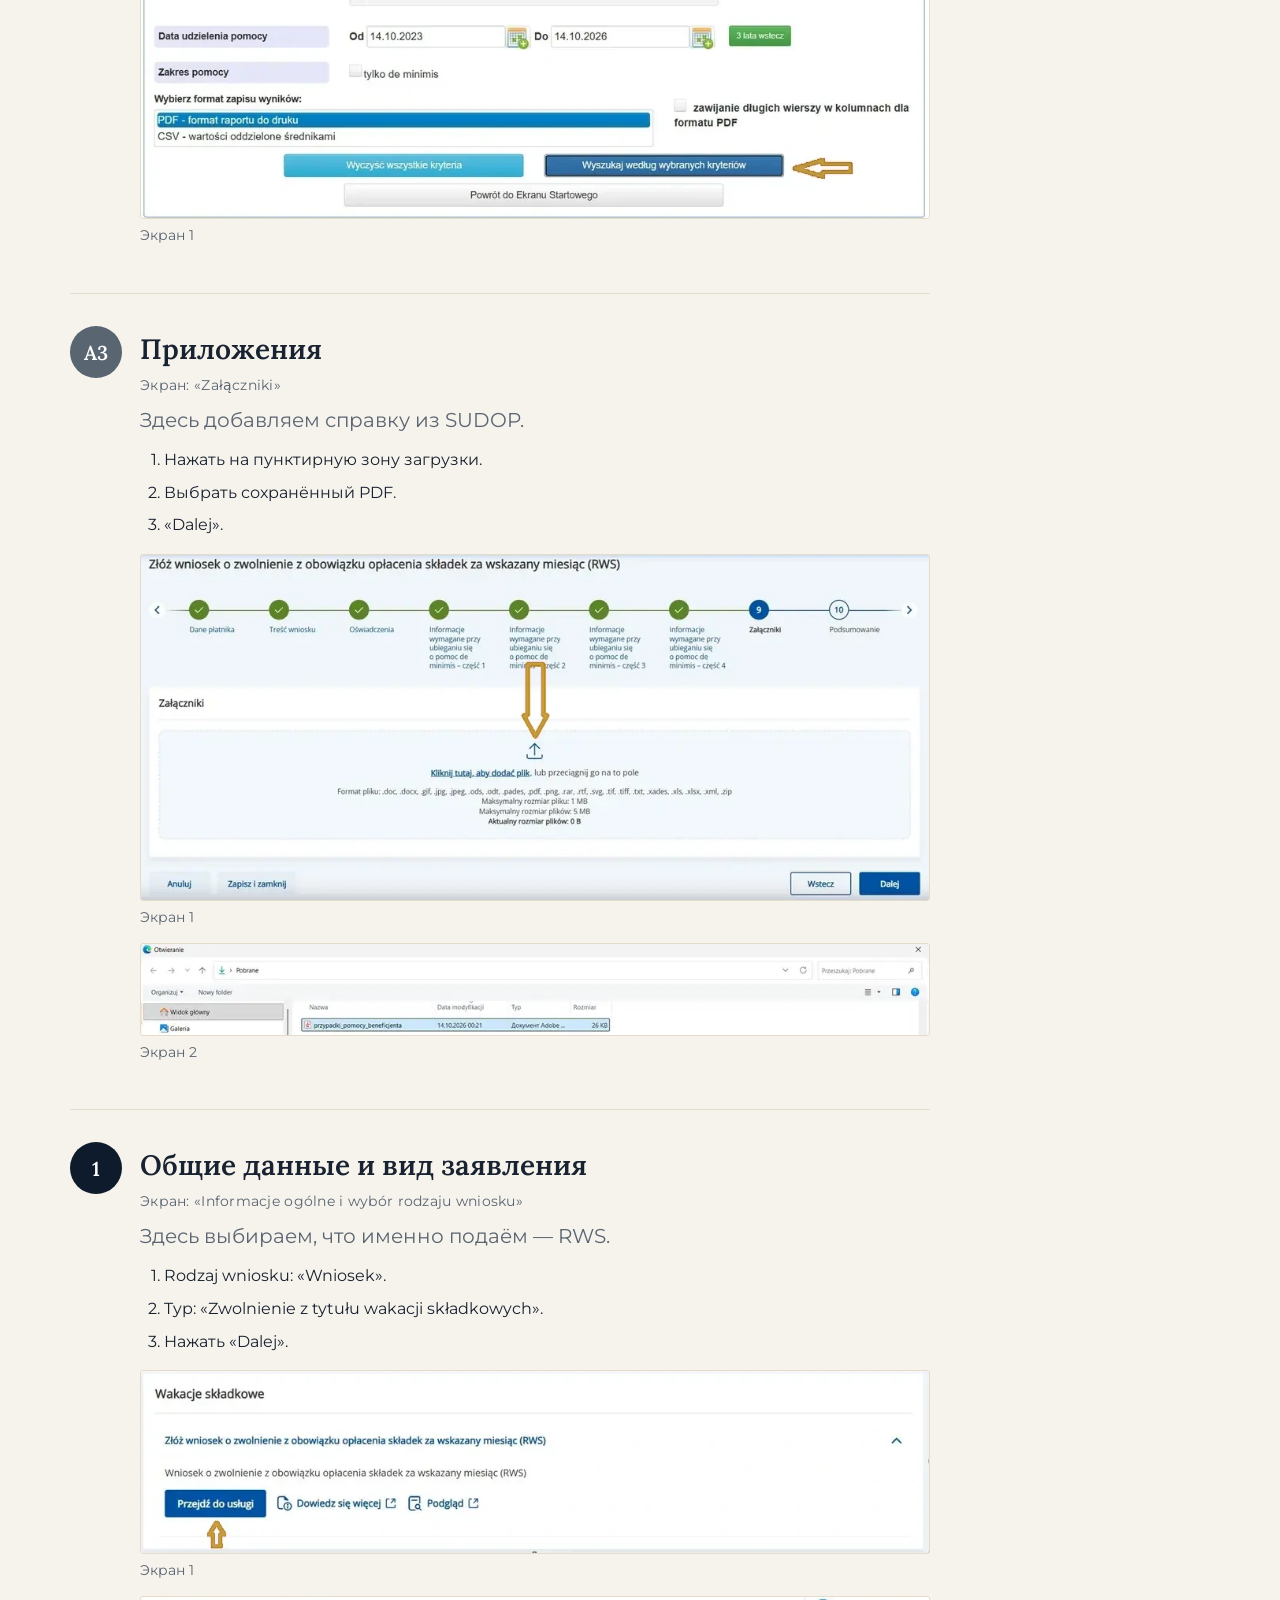
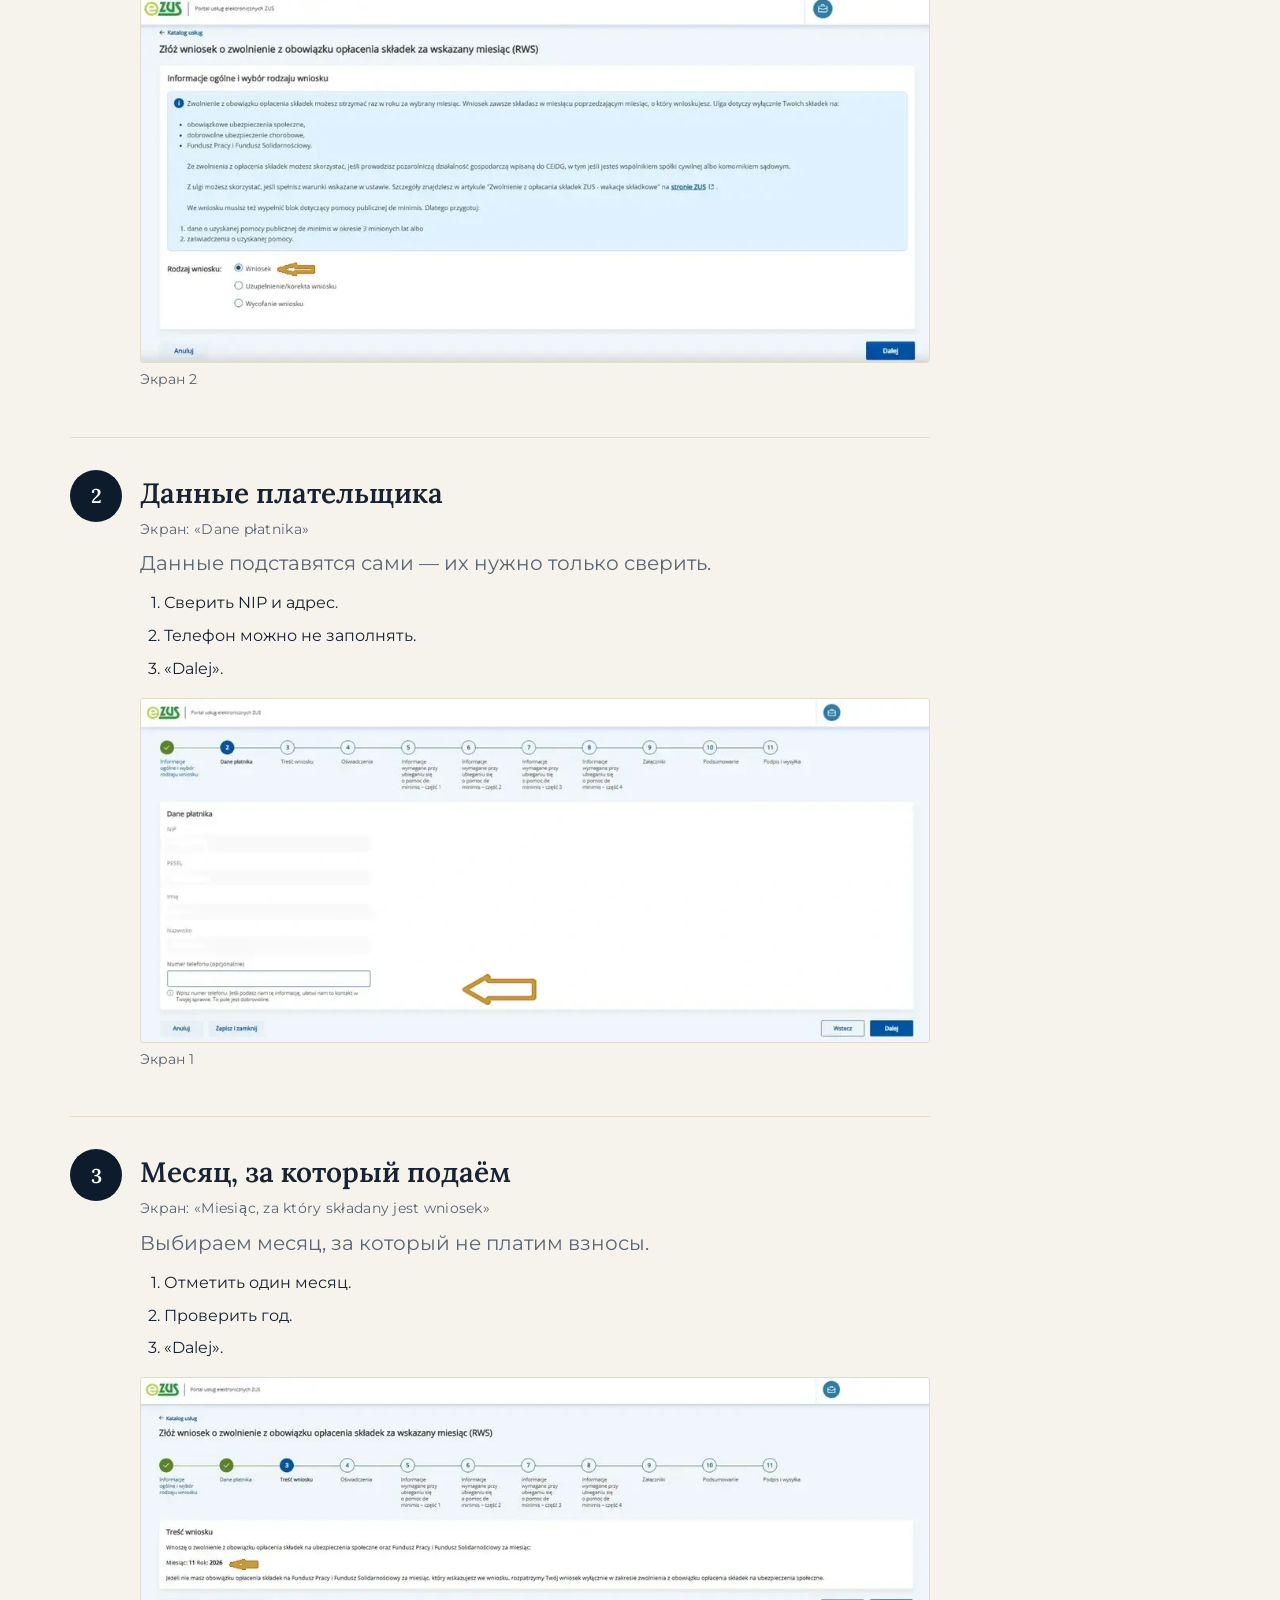
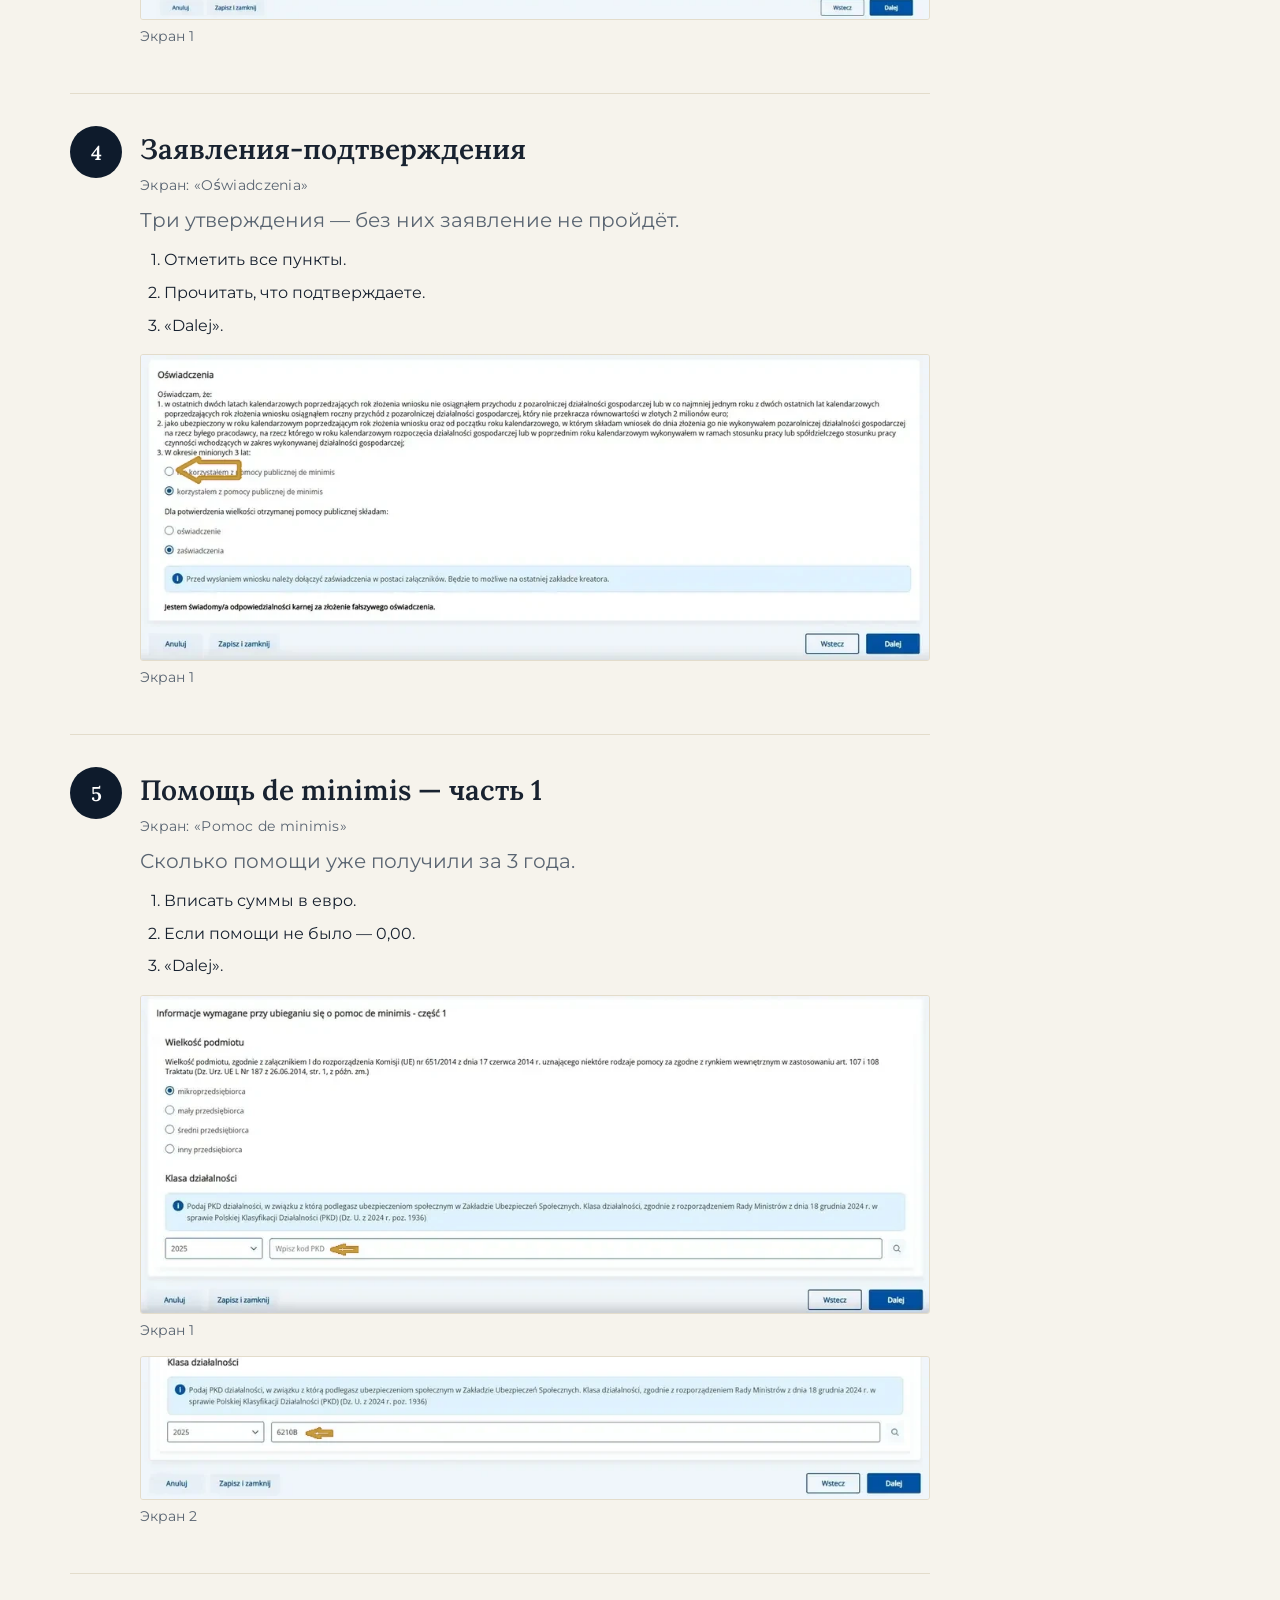
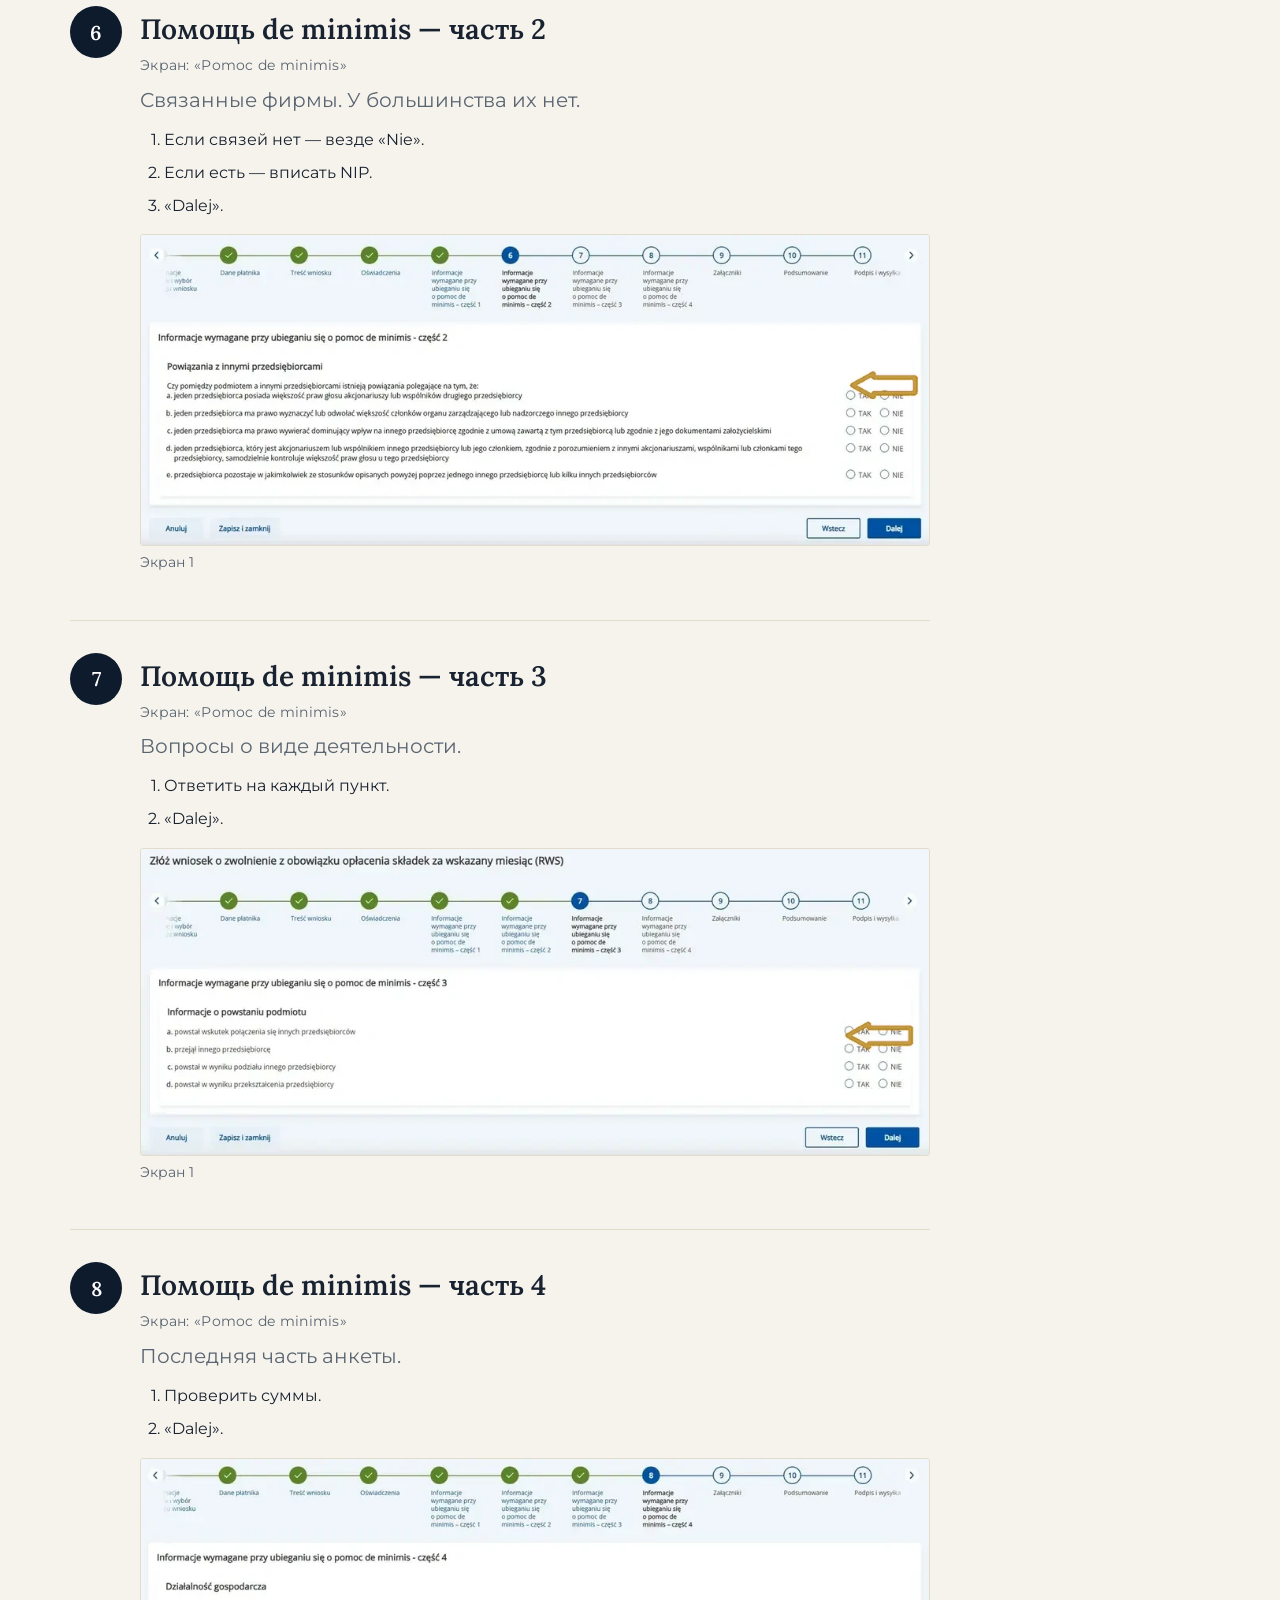
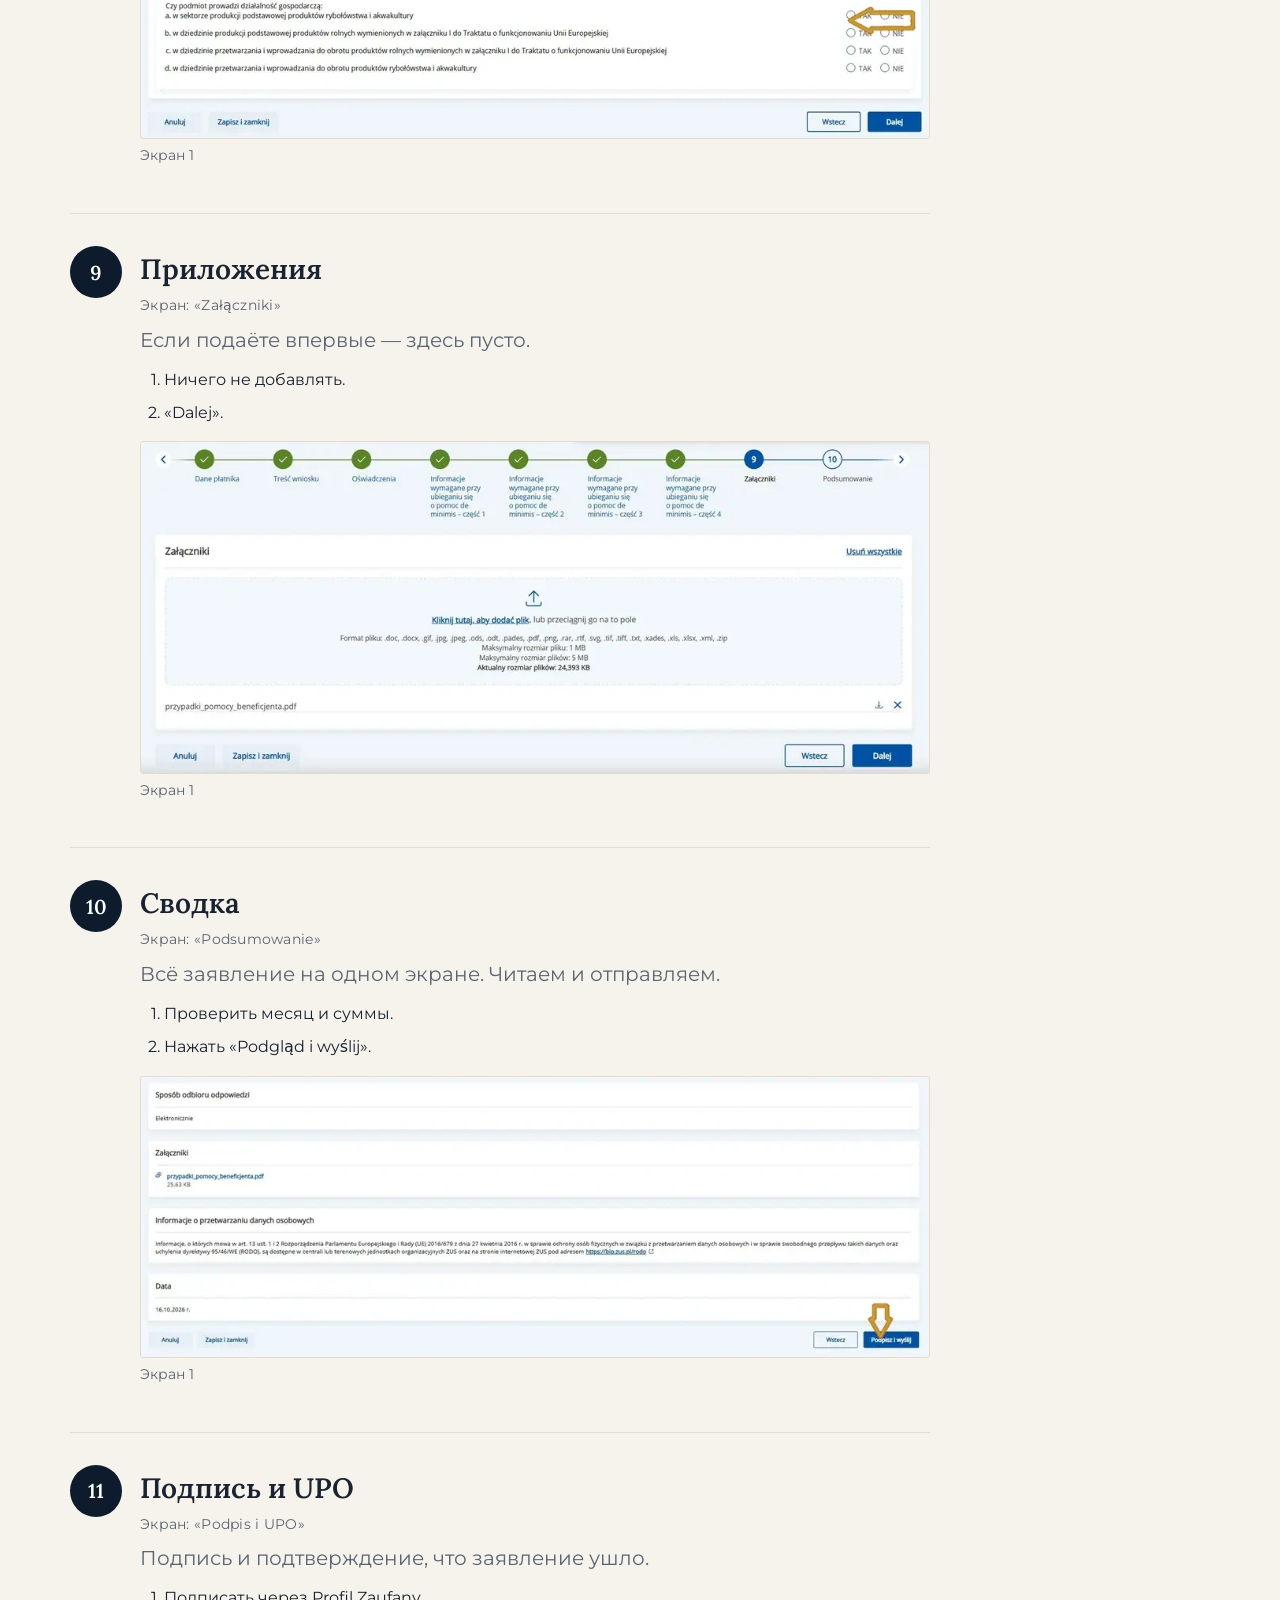
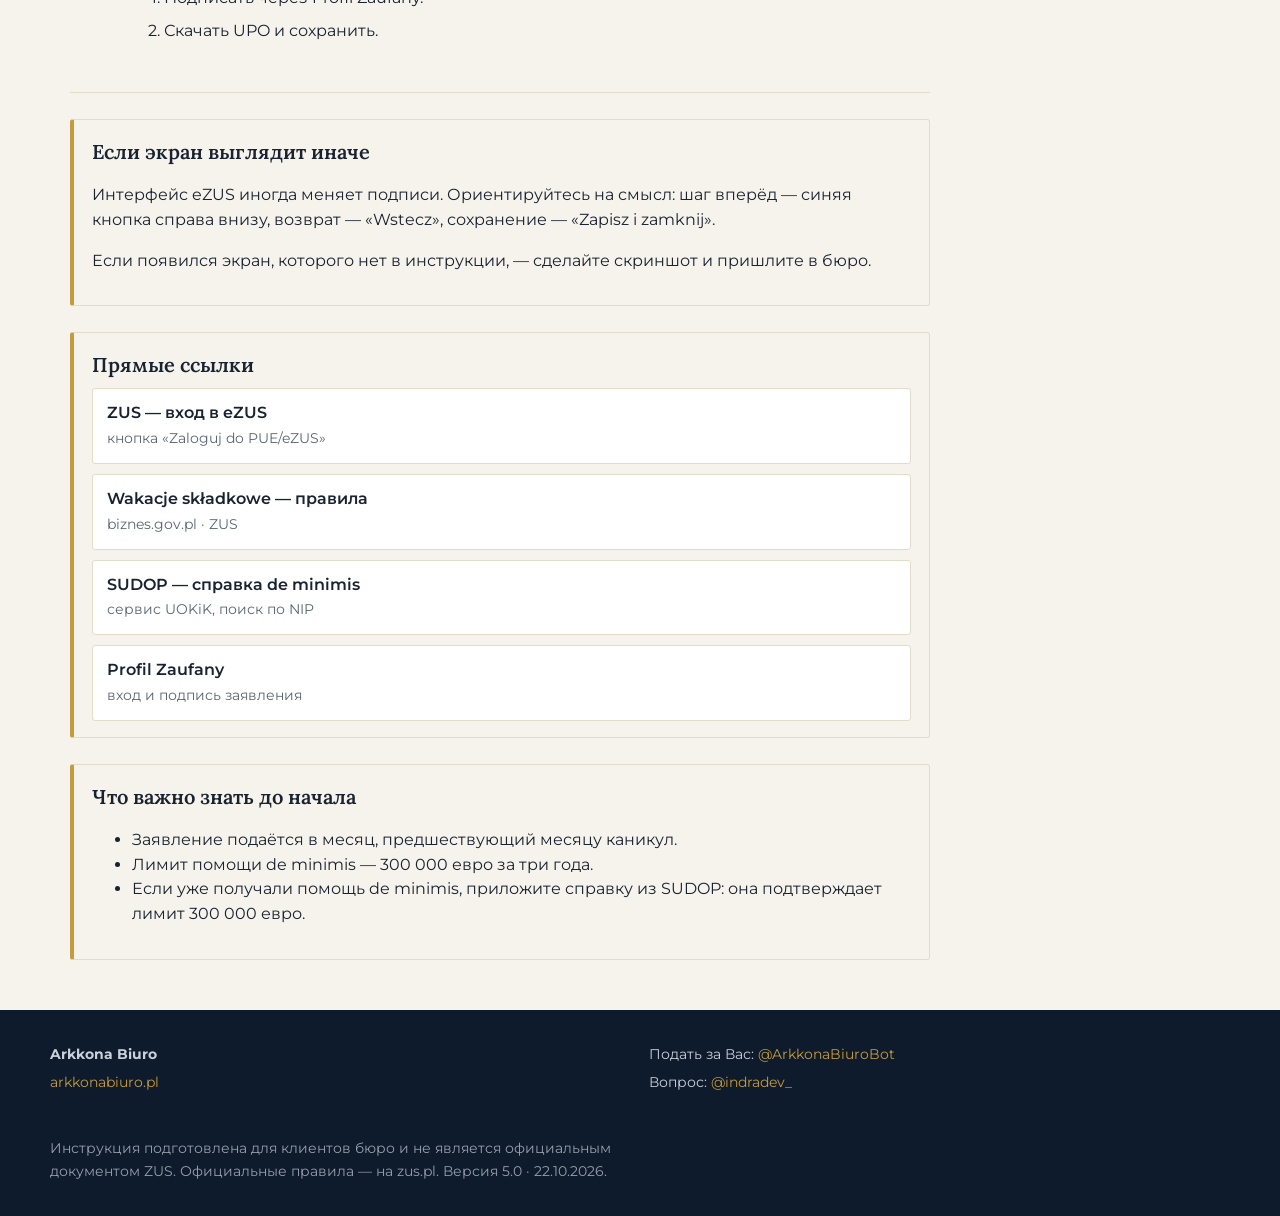
==== commit add9aca5: "Ромбик с сайта в шапке, подпись biuro rachunkowe · JDG, аннотации перекрашены в золото" ====
--- a/index.html
+++ b/index.html
@@ -29,7 +29,7 @@
 a{color:inherit}
 .top{background:var(--navy);color:#fff;padding:18px 20px}
 .top-in{max-width:1180px;margin:0 auto;display:flex;align-items:center;gap:14px;flex-wrap:wrap}
-.mark{font-family:var(--sans);font-weight:700;font-size:22px;line-height:1;color:var(--gold);letter-spacing:0}
+.mark{display:inline-flex;align-items:center;line-height:0}
 .brand-t{display:flex;flex-direction:column;line-height:1.15}
 .brand-t b{font-family:"Lora",serif;font-size:20px}
 .brand-t small{font-size:14px;letter-spacing:.08em;text-transform:uppercase;opacity:.7}
@@ -140,8 +140,8 @@
 </head>
 <body>
 <header class="top"><div class="top-in">
-  <span class="mark" aria-hidden="true">A</span>
-  <span class="brand-t"><b>Arkkona Biuro</b><small>wnioski ZUS · по всей Польше</small></span>
+  <span class="mark" aria-hidden="true"><svg viewBox="0 0 32 32" width="26" height="26" role="img"><rect width="32" height="32" rx="6" fill="#0E1B2C"/><polygon points="16,6 26,16 16,26 6,16" fill="#C69B3C"/></svg></span>
+  <span class="brand-t"><b>Arkkona Biuro</b><small>biuro rachunkowe · JDG по всей Польше</small></span>
   <button class="pdf" onclick="window.print()">Сохранить в PDF</button>
 </div></header>
 
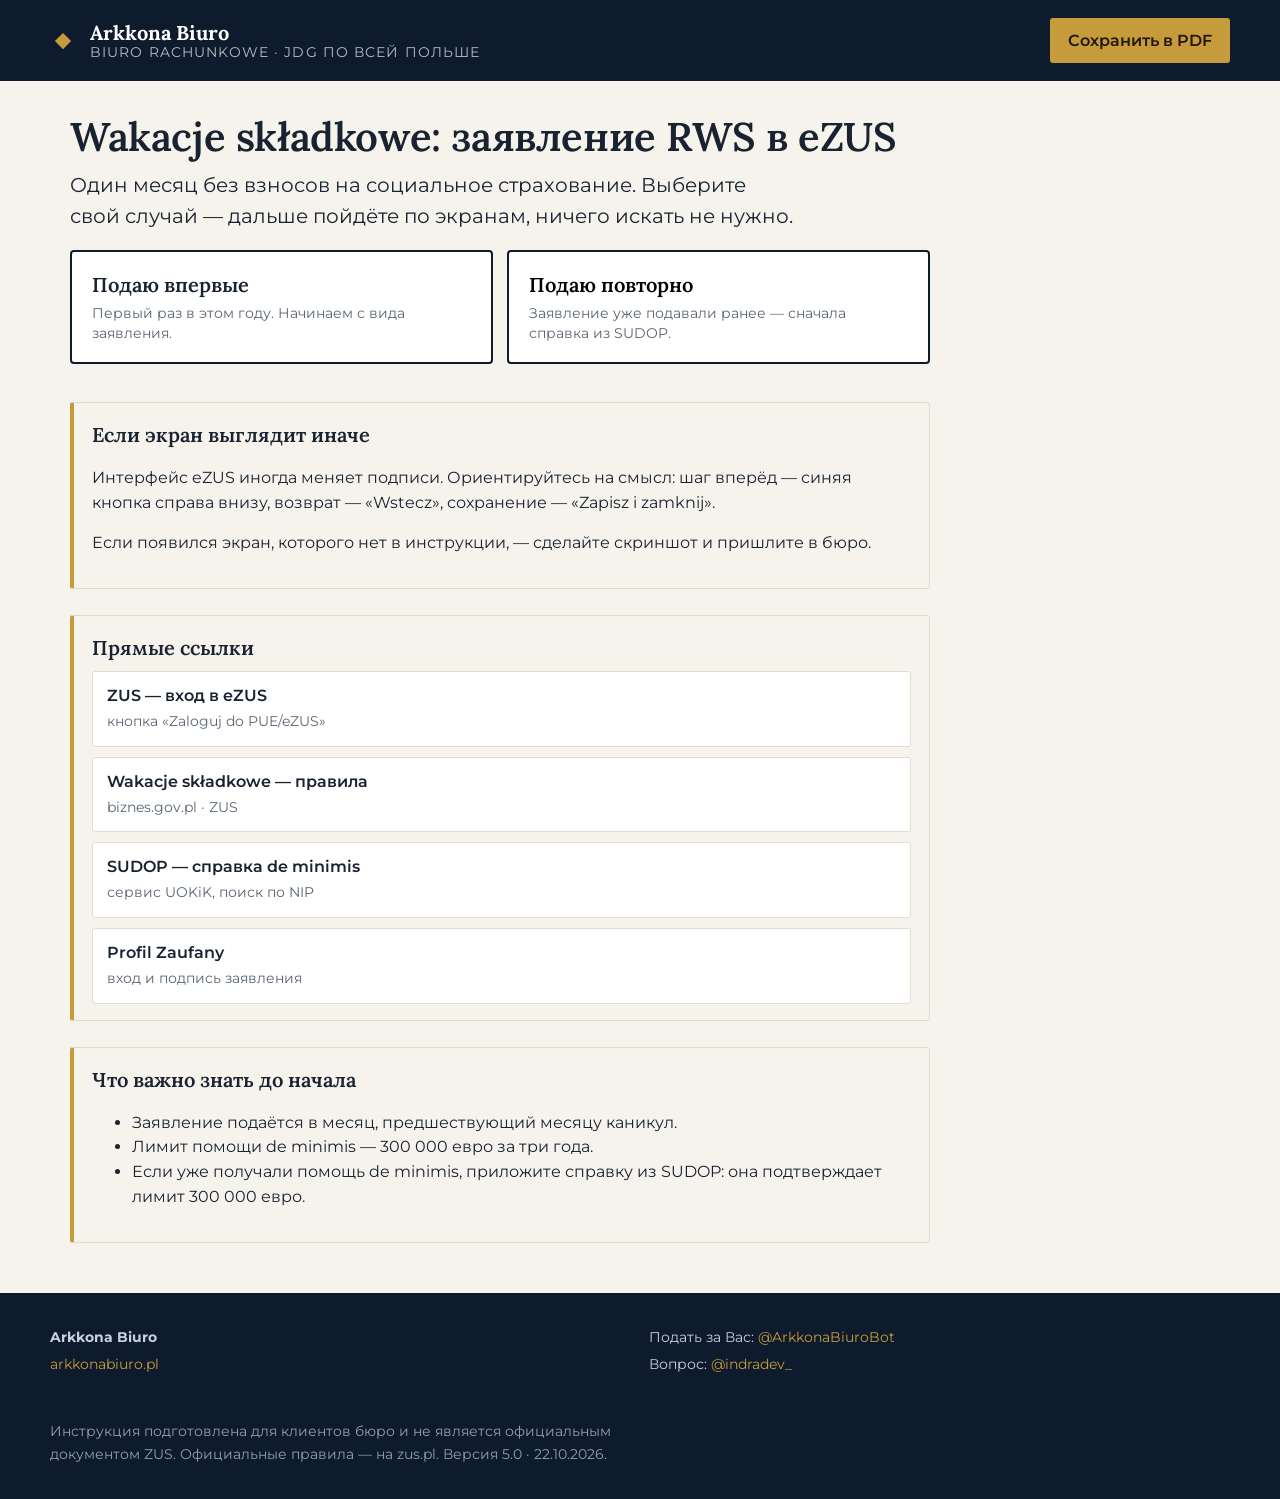
==== commit 901134f2: "Развилка всегда первая: убран авто-восстановление маршрута, добавлена полоса маршрута со сменой" ====
--- a/index.html
+++ b/index.html
@@ -64,6 +64,9 @@
 .choose button.pri{background:#fff;border-color:var(--navy);color:var(--ink)}
 .choose button.pri span{color:var(--muted)}
 .choose button.pri:hover{background:var(--panel)}
+.routebar{display:none;align-items:center;justify-content:space-between;gap:12px;background:#fff;border:1px solid var(--line);border-radius:4px;padding:12px 14px;margin:6px 0 4px;font-size:14px;color:var(--muted)}
+.routebar.on{display:flex}
+.routebar button{border:0;background:none;color:var(--navy);font:600 14px var(--sans);text-decoration:underline;cursor:pointer;padding:6px 0}
 .jump{display:none;position:sticky;top:0;z-index:5;background:#fff;border-bottom:1px solid var(--line);padding:10px 0;overflow-x:auto}
 .jump a{display:flex;align-items:center;gap:7px;text-decoration:none;border:1px solid var(--line);border-radius:99px;padding:8px 13px;font-size:14px;white-space:nowrap;color:var(--muted)}
 .jump a b{display:grid;place-items:center;width:22px;height:22px;border-radius:50%;background:var(--navy);color:#fff;font-size:14px}
@@ -148,6 +151,7 @@
 <div class="shell" id="shell">
 <nav class="side" id="side" aria-label="Шаги"></nav>
 <div class="main">
+<div class="routebar" id="routebar"><span id="rb-label"></span><button type="button" id="rb-change">Сменить маршрут</button></div>
 <nav class="jump" id="jump" aria-label="Шаги"><div class="jump-in"></div></nav>
 <div class="hero" id="hero">
   <h1>Wakacje składkowe: заявление RWS в eZUS</h1>
@@ -249,6 +253,8 @@
     items.map(link).join('') +
     `<div class="switch"><button onclick="setRoute(null)">Изменить маршрут</button></div>`;
   jump.classList.add('on');
+  const rb=document.getElementById('routebar'); rb.classList.add('on');
+  document.getElementById('rb-label').textContent='Маршрут: '+(route==='repeat'?'подаю повторно':'подаю впервые');
   jump.querySelector('.jump-in').innerHTML = items.map(s => `<a href="#${s.id}" data-to="${s.id}"><b>${s.num}</b><span>${s.title}</span></a>`).join('');
   document.getElementById('tocm-in').innerHTML = items.map(link).join('');
   side.classList.add('on'); document.getElementById('shell').classList.add('routed');
@@ -284,9 +290,10 @@
 }, {rootMargin:'-45% 0px -45% 0px'});
 document.querySelectorAll('.step').forEach(s => io.observe(s));
 
+document.getElementById('rb-change').addEventListener('click',()=>{setRoute(null)});
 (function init(){
-  const r = localStorage.getItem(KEY);
-  if(r === 'first' || r === 'repeat') setRoute(r);
+  document.querySelectorAll('.step').forEach(s => s.style.display = 'none');
+  if(window.innerWidth <= 960){ document.getElementById('jump').classList.remove('on'); }
 })();
 </script>
 </body></html>
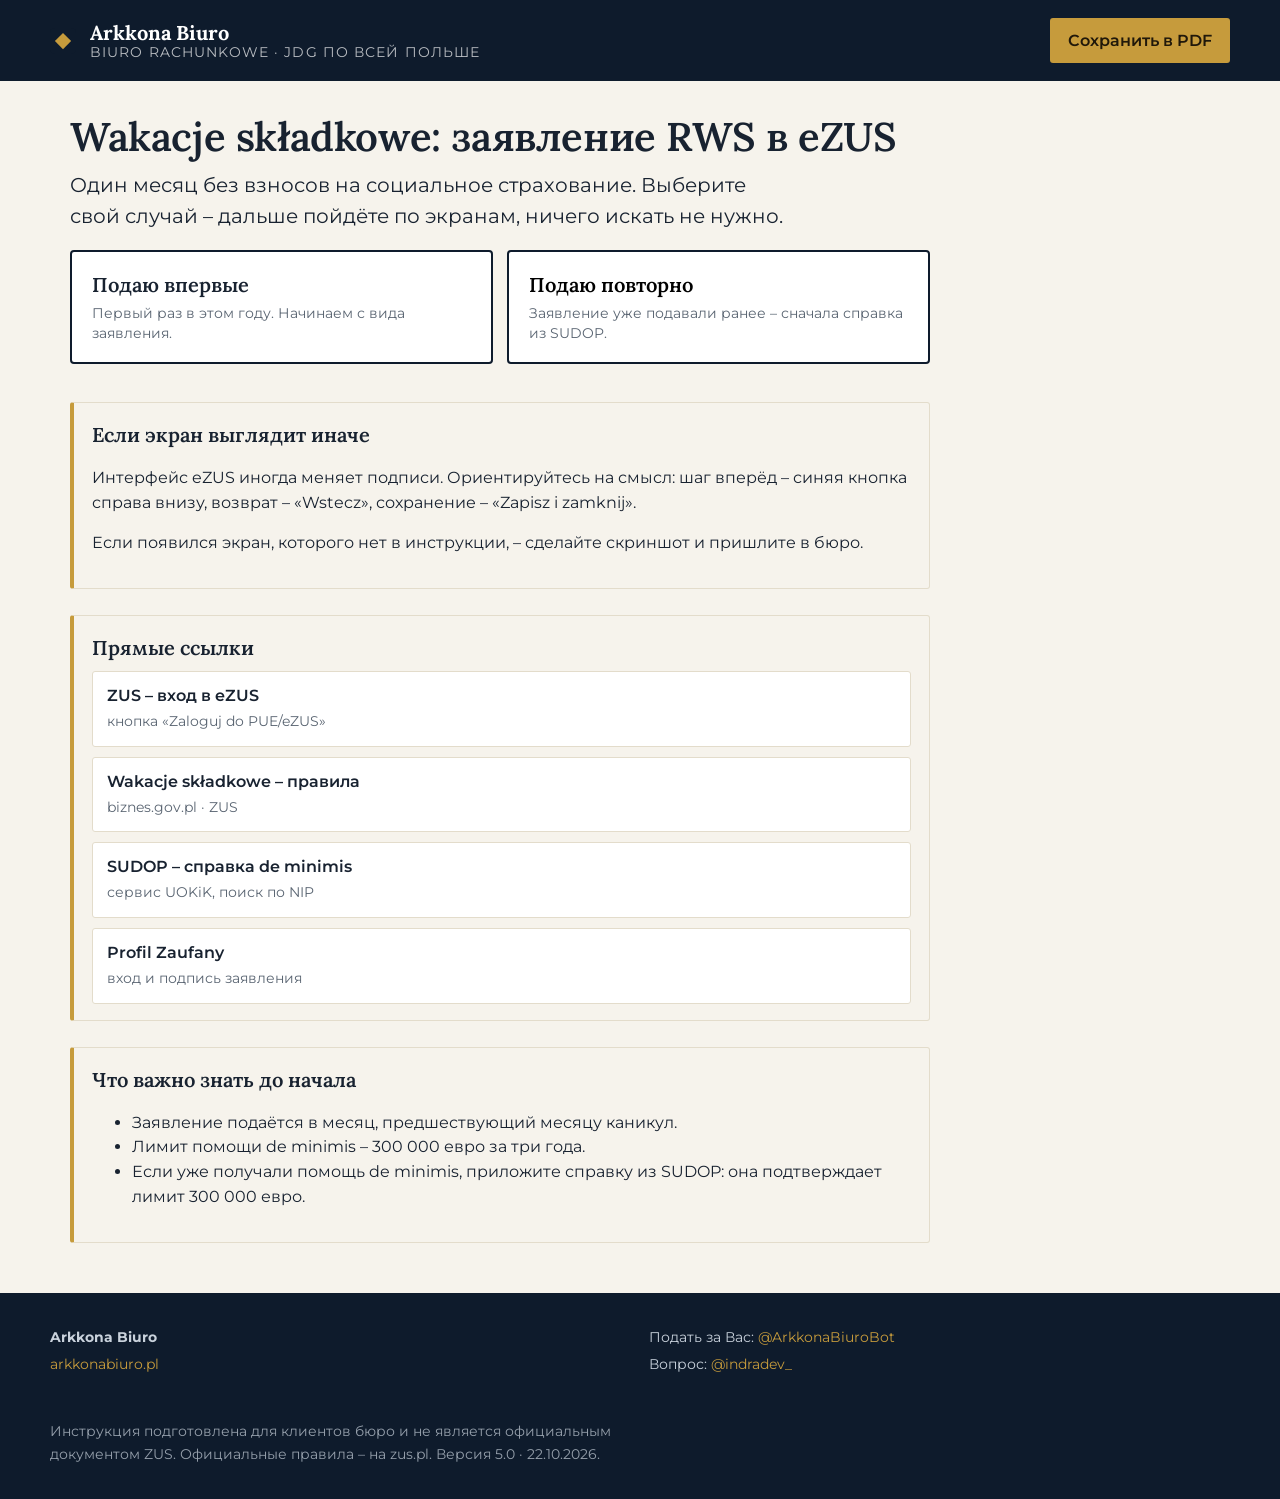
==== commit 33b8b058: "Типографика: все длинные тире заменены на короткие" ====
--- a/index.html
+++ b/index.html
@@ -6,12 +6,12 @@
 <meta property="og:type" content="article">
 <meta property="og:site_name" content="Arkkona Biuro">
 <meta property="og:title" content="Wakacje składkowe: инструкция RWS в eZUS">
-<meta property="og:description" content="Два маршрута по экранам eZUS: первая подача и повторная — со справкой из SUDOP.">
+<meta property="og:description" content="Два маршрута по экранам eZUS: первая подача и повторная – со справкой из SUDOP.">
 <meta property="og:url" content="https://indrad3v4.github.io/zus-kanikuly-instrukcja/">
 <meta property="og:image" content="https://indrad3v4.github.io/zus-kanikuly-instrukcja/og.png">
 <meta property="og:image:width" content="1200">
 <meta property="og:image:height" content="630">
-<meta property="og:image:alt" content="Arkkona Biuro — инструкция RWS в eZUS">
+<meta property="og:image:alt" content="Arkkona Biuro – инструкция RWS в eZUS">
 <meta property="og:locale" content="ru_RU">
 <meta name="twitter:card" content="summary_large_image">
 <meta name="twitter:image" content="https://indrad3v4.github.io/zus-kanikuly-instrukcja/og.png">
@@ -155,10 +155,10 @@
 <nav class="jump" id="jump" aria-label="Шаги"><div class="jump-in"></div></nav>
 <div class="hero" id="hero">
   <h1>Wakacje składkowe: заявление RWS в eZUS</h1>
-  <p class="sub">Один месяц без взносов на социальное страхование. Выберите свой случай — дальше пойдёте по экранам, ничего искать не нужно.</p>
+  <p class="sub">Один месяц без взносов на социальное страхование. Выберите свой случай – дальше пойдёте по экранам, ничего искать не нужно.</p>
   <div class="choose">
     <button class="pri" onclick="setRoute('first')"><b>Подаю впервые</b><span>Первый раз в этом году. Начинаем с вида заявления.</span></button>
-    <button onclick="setRoute('repeat')"><b>Подаю повторно</b><span>Заявление уже подавали ранее — сначала справка из SUDOP.</span></button>
+    <button onclick="setRoute('repeat')"><b>Подаю повторно</b><span>Заявление уже подавали ранее – сначала справка из SUDOP.</span></button>
   </div>
 </div>
 
@@ -166,46 +166,46 @@
 
 <section class="step pre" id="login-ezus" data-id="login-ezus" data-r="first repeat">
   <div class="num" aria-hidden="true">→</div>
-  <div class="body"><h2>Вход в eZUS</h2><p class="screen">Экран: <span lang="pl">«Zaloguj do PUE/eZUS»</span></p><p class="lead">Открываем кабинет на zus.pl — дальше все экраны внутри него.</p><ol class="do"><li>На zus.pl нажать «Zaloguj do PUE/eZUS».</li><li>Войти через Profil Zaufany или банк.</li><li>В меню выбрать «Katalog usług» → «Wakacje składkowe».</li></ol><figure class="shot"><img src="img/login-ezus-0.webp" alt="Вход в eZUS — экран 1" loading="lazy"><figcaption>Экран 1</figcaption></figure><figure class="shot"><img src="img/login-ezus-1.webp" alt="Вход в eZUS — экран 2" loading="lazy"><figcaption>Экран 2</figcaption></figure></div>
+  <div class="body"><h2>Вход в eZUS</h2><p class="screen">Экран: <span lang="pl">«Zaloguj do PUE/eZUS»</span></p><p class="lead">Открываем кабинет на zus.pl – дальше все экраны внутри него.</p><ol class="do"><li>На zus.pl нажать «Zaloguj do PUE/eZUS».</li><li>Войти через Profil Zaufany или банк.</li><li>В меню выбрать «Katalog usług» → «Wakacje składkowe».</li></ol><figure class="shot"><img src="img/login-ezus-0.webp" alt="Вход в eZUS – экран 1" loading="lazy"><figcaption>Экран 1</figcaption></figure><figure class="shot"><img src="img/login-ezus-1.webp" alt="Вход в eZUS – экран 2" loading="lazy"><figcaption>Экран 2</figcaption></figure></div>
 </section><section class="step pre" id="sudop-1" data-id="sudop-1" data-r="repeat">
   <div class="num" aria-hidden="true">A1</div>
-  <div class="body"><h2>Справка из SUDOP</h2><p class="screen">Экран: <span lang="pl">«Wyszukiwanie podmiotu»</span></p><p class="lead">Нужна тем, кто уже получал помощь de minimis.</p><ol class="do"><li>Открыть SUDOP — поиск по NIP.</li><li>Ввести NIP и нажать «Pobierz nazwę».</li><li>Отметить «tylko de minimis» и период 3 года.</li></ol><figure class="shot"><img src="img/sudop-1-0.webp" alt="Справка из SUDOP — экран 1" loading="lazy"><figcaption>Экран 1</figcaption></figure><figure class="shot"><img src="img/sudop-1-1.webp" alt="Справка из SUDOP — экран 2" loading="lazy"><figcaption>Экран 2</figcaption></figure></div>
+  <div class="body"><h2>Справка из SUDOP</h2><p class="screen">Экран: <span lang="pl">«Wyszukiwanie podmiotu»</span></p><p class="lead">Нужна тем, кто уже получал помощь de minimis.</p><ol class="do"><li>Открыть SUDOP – поиск по NIP.</li><li>Ввести NIP и нажать «Pobierz nazwę».</li><li>Отметить «tylko de minimis» и период 3 года.</li></ol><figure class="shot"><img src="img/sudop-1-0.webp" alt="Справка из SUDOP – экран 1" loading="lazy"><figcaption>Экран 1</figcaption></figure><figure class="shot"><img src="img/sudop-1-1.webp" alt="Справка из SUDOP – экран 2" loading="lazy"><figcaption>Экран 2</figcaption></figure></div>
 </section><section class="step pre" id="sudop-2" data-id="sudop-2" data-r="repeat">
   <div class="num" aria-hidden="true">A2</div>
-  <div class="body"><h2>Отчёт в PDF</h2><p class="screen">Экран: <span lang="pl">«Wyniki wyszukiwania»</span></p><p class="lead">Файл, который приложим к заявлению.</p><ol class="do"><li>Нажать «Wyszukaj według wybranych kryteriów».</li><li>Выбрать PDF и сохранить файл.</li></ol><figure class="shot"><img src="img/sudop-2-0.webp" alt="Отчёт в PDF — экран 1" loading="lazy"><figcaption>Экран 1</figcaption></figure></div>
+  <div class="body"><h2>Отчёт в PDF</h2><p class="screen">Экран: <span lang="pl">«Wyniki wyszukiwania»</span></p><p class="lead">Файл, который приложим к заявлению.</p><ol class="do"><li>Нажать «Wyszukaj według wybranych kryteriów».</li><li>Выбрать PDF и сохранить файл.</li></ol><figure class="shot"><img src="img/sudop-2-0.webp" alt="Отчёт в PDF – экран 1" loading="lazy"><figcaption>Экран 1</figcaption></figure></div>
 </section><section class="step pre" id="zalaczniki" data-id="zalaczniki" data-r="repeat">
   <div class="num" aria-hidden="true">A3</div>
-  <div class="body"><h2>Приложения</h2><p class="screen">Экран: <span lang="pl">«Załączniki»</span></p><p class="lead">Здесь добавляем справку из SUDOP.</p><ol class="do"><li>Нажать на пунктирную зону загрузки.</li><li>Выбрать сохранённый PDF.</li><li>«Dalej».</li></ol><figure class="shot"><img src="img/zalaczniki-0.webp" alt="Приложения — экран 1" loading="lazy"><figcaption>Экран 1</figcaption></figure><figure class="shot"><img src="img/zalaczniki-1.webp" alt="Приложения — экран 2" loading="lazy"><figcaption>Экран 2</figcaption></figure></div>
+  <div class="body"><h2>Приложения</h2><p class="screen">Экран: <span lang="pl">«Załączniki»</span></p><p class="lead">Здесь добавляем справку из SUDOP.</p><ol class="do"><li>Нажать на пунктирную зону загрузки.</li><li>Выбрать сохранённый PDF.</li><li>«Dalej».</li></ol><figure class="shot"><img src="img/zalaczniki-0.webp" alt="Приложения – экран 1" loading="lazy"><figcaption>Экран 1</figcaption></figure><figure class="shot"><img src="img/zalaczniki-1.webp" alt="Приложения – экран 2" loading="lazy"><figcaption>Экран 2</figcaption></figure></div>
 </section><section class="step" id="wniosek" data-id="wniosek" data-r="first repeat">
   <div class="num" aria-hidden="true">1</div>
-  <div class="body"><h2>Общие данные и вид заявления</h2><p class="screen">Экран: <span lang="pl">«Informacje ogólne i wybór rodzaju wniosku»</span></p><p class="lead">Здесь выбираем, что именно подаём — RWS.</p><ol class="do"><li>Rodzaj wniosku: «Wniosek».</li><li>Typ: «Zwolnienie z tytułu wakacji składkowych».</li><li>Нажать «Dalej».</li></ol><figure class="shot"><img src="img/wniosek-0.webp" alt="Общие данные и вид заявления — экран 1" loading="lazy"><figcaption>Экран 1</figcaption></figure><figure class="shot"><img src="img/wniosek-1.webp" alt="Общие данные и вид заявления — экран 2" loading="lazy"><figcaption>Экран 2</figcaption></figure></div>
+  <div class="body"><h2>Общие данные и вид заявления</h2><p class="screen">Экран: <span lang="pl">«Informacje ogólne i wybór rodzaju wniosku»</span></p><p class="lead">Здесь выбираем, что именно подаём – RWS.</p><ol class="do"><li>Rodzaj wniosku: «Wniosek».</li><li>Typ: «Zwolnienie z tytułu wakacji składkowych».</li><li>Нажать «Dalej».</li></ol><figure class="shot"><img src="img/wniosek-0.webp" alt="Общие данные и вид заявления – экран 1" loading="lazy"><figcaption>Экран 1</figcaption></figure><figure class="shot"><img src="img/wniosek-1.webp" alt="Общие данные и вид заявления – экран 2" loading="lazy"><figcaption>Экран 2</figcaption></figure></div>
 </section><section class="step" id="platnik" data-id="platnik" data-r="first repeat">
   <div class="num" aria-hidden="true">2</div>
-  <div class="body"><h2>Данные плательщика</h2><p class="screen">Экран: <span lang="pl">«Dane płatnika»</span></p><p class="lead">Данные подставятся сами — их нужно только сверить.</p><ol class="do"><li>Сверить NIP и адрес.</li><li>Телефон можно не заполнять.</li><li>«Dalej».</li></ol><figure class="shot"><img src="img/platnik-0.webp" alt="Данные плательщика — экран 1" loading="lazy"><figcaption>Экран 1</figcaption></figure></div>
+  <div class="body"><h2>Данные плательщика</h2><p class="screen">Экран: <span lang="pl">«Dane płatnika»</span></p><p class="lead">Данные подставятся сами – их нужно только сверить.</p><ol class="do"><li>Сверить NIP и адрес.</li><li>Телефон можно не заполнять.</li><li>«Dalej».</li></ol><figure class="shot"><img src="img/platnik-0.webp" alt="Данные плательщика – экран 1" loading="lazy"><figcaption>Экран 1</figcaption></figure></div>
 </section><section class="step" id="miesiac" data-id="miesiac" data-r="first repeat">
   <div class="num" aria-hidden="true">3</div>
-  <div class="body"><h2>Месяц, за который подаём</h2><p class="screen">Экран: <span lang="pl">«Miesiąc, za który składany jest wniosek»</span></p><p class="lead">Выбираем месяц, за который не платим взносы.</p><ol class="do"><li>Отметить один месяц.</li><li>Проверить год.</li><li>«Dalej».</li></ol><figure class="shot"><img src="img/miesiac-0.webp" alt="Месяц, за который подаём — экран 1" loading="lazy"><figcaption>Экран 1</figcaption></figure></div>
+  <div class="body"><h2>Месяц, за который подаём</h2><p class="screen">Экран: <span lang="pl">«Miesiąc, za który składany jest wniosek»</span></p><p class="lead">Выбираем месяц, за который не платим взносы.</p><ol class="do"><li>Отметить один месяц.</li><li>Проверить год.</li><li>«Dalej».</li></ol><figure class="shot"><img src="img/miesiac-0.webp" alt="Месяц, за который подаём – экран 1" loading="lazy"><figcaption>Экран 1</figcaption></figure></div>
 </section><section class="step" id="oswiadczenia" data-id="oswiadczenia" data-r="first repeat">
   <div class="num" aria-hidden="true">4</div>
-  <div class="body"><h2>Заявления-подтверждения</h2><p class="screen">Экран: <span lang="pl">«Oświadczenia»</span></p><p class="lead">Три утверждения — без них заявление не пройдёт.</p><ol class="do"><li>Отметить все пункты.</li><li>Прочитать, что подтверждаете.</li><li>«Dalej».</li></ol><figure class="shot"><img src="img/oswiadczenia-0.webp" alt="Заявления-подтверждения — экран 1" loading="lazy"><figcaption>Экран 1</figcaption></figure></div>
+  <div class="body"><h2>Заявления-подтверждения</h2><p class="screen">Экран: <span lang="pl">«Oświadczenia»</span></p><p class="lead">Три утверждения – без них заявление не пройдёт.</p><ol class="do"><li>Отметить все пункты.</li><li>Прочитать, что подтверждаете.</li><li>«Dalej».</li></ol><figure class="shot"><img src="img/oswiadczenia-0.webp" alt="Заявления-подтверждения – экран 1" loading="lazy"><figcaption>Экран 1</figcaption></figure></div>
 </section><section class="step" id="dm1" data-id="dm1" data-r="first repeat">
   <div class="num" aria-hidden="true">5</div>
-  <div class="body"><h2>Помощь de minimis — часть 1</h2><p class="screen">Экран: <span lang="pl">«Pomoc de minimis»</span></p><p class="lead">Сколько помощи уже получили за 3 года.</p><ol class="do"><li>Вписать суммы в евро.</li><li>Если помощи не было — 0,00.</li><li>«Dalej».</li></ol><figure class="shot"><img src="img/dm1-0.webp" alt="Помощь de minimis — часть 1 — экран 1" loading="lazy"><figcaption>Экран 1</figcaption></figure><figure class="shot"><img src="img/dm1-1.webp" alt="Помощь de minimis — часть 1 — экран 2" loading="lazy"><figcaption>Экран 2</figcaption></figure></div>
+  <div class="body"><h2>Помощь de minimis – часть 1</h2><p class="screen">Экран: <span lang="pl">«Pomoc de minimis»</span></p><p class="lead">Сколько помощи уже получили за 3 года.</p><ol class="do"><li>Вписать суммы в евро.</li><li>Если помощи не было – 0,00.</li><li>«Dalej».</li></ol><figure class="shot"><img src="img/dm1-0.webp" alt="Помощь de minimis – часть 1 – экран 1" loading="lazy"><figcaption>Экран 1</figcaption></figure><figure class="shot"><img src="img/dm1-1.webp" alt="Помощь de minimis – часть 1 – экран 2" loading="lazy"><figcaption>Экран 2</figcaption></figure></div>
 </section><section class="step" id="dm2" data-id="dm2" data-r="first repeat">
   <div class="num" aria-hidden="true">6</div>
-  <div class="body"><h2>Помощь de minimis — часть 2</h2><p class="screen">Экран: <span lang="pl">«Pomoc de minimis»</span></p><p class="lead">Связанные фирмы. У большинства их нет.</p><ol class="do"><li>Если связей нет — везде «Nie».</li><li>Если есть — вписать NIP.</li><li>«Dalej».</li></ol><figure class="shot"><img src="img/dm2-0.webp" alt="Помощь de minimis — часть 2 — экран 1" loading="lazy"><figcaption>Экран 1</figcaption></figure></div>
+  <div class="body"><h2>Помощь de minimis – часть 2</h2><p class="screen">Экран: <span lang="pl">«Pomoc de minimis»</span></p><p class="lead">Связанные фирмы. У большинства их нет.</p><ol class="do"><li>Если связей нет – везде «Nie».</li><li>Если есть – вписать NIP.</li><li>«Dalej».</li></ol><figure class="shot"><img src="img/dm2-0.webp" alt="Помощь de minimis – часть 2 – экран 1" loading="lazy"><figcaption>Экран 1</figcaption></figure></div>
 </section><section class="step" id="dm3" data-id="dm3" data-r="first repeat">
   <div class="num" aria-hidden="true">7</div>
-  <div class="body"><h2>Помощь de minimis — часть 3</h2><p class="screen">Экран: <span lang="pl">«Pomoc de minimis»</span></p><p class="lead">Вопросы о виде деятельности.</p><ol class="do"><li>Ответить на каждый пункт.</li><li>«Dalej».</li></ol><figure class="shot"><img src="img/dm3-0.webp" alt="Помощь de minimis — часть 3 — экран 1" loading="lazy"><figcaption>Экран 1</figcaption></figure></div>
+  <div class="body"><h2>Помощь de minimis – часть 3</h2><p class="screen">Экран: <span lang="pl">«Pomoc de minimis»</span></p><p class="lead">Вопросы о виде деятельности.</p><ol class="do"><li>Ответить на каждый пункт.</li><li>«Dalej».</li></ol><figure class="shot"><img src="img/dm3-0.webp" alt="Помощь de minimis – часть 3 – экран 1" loading="lazy"><figcaption>Экран 1</figcaption></figure></div>
 </section><section class="step" id="dm4" data-id="dm4" data-r="first repeat">
   <div class="num" aria-hidden="true">8</div>
-  <div class="body"><h2>Помощь de minimis — часть 4</h2><p class="screen">Экран: <span lang="pl">«Pomoc de minimis»</span></p><p class="lead">Последняя часть анкеты.</p><ol class="do"><li>Проверить суммы.</li><li>«Dalej».</li></ol><figure class="shot"><img src="img/dm4-0.webp" alt="Помощь de minimis — часть 4 — экран 1" loading="lazy"><figcaption>Экран 1</figcaption></figure></div>
+  <div class="body"><h2>Помощь de minimis – часть 4</h2><p class="screen">Экран: <span lang="pl">«Pomoc de minimis»</span></p><p class="lead">Последняя часть анкеты.</p><ol class="do"><li>Проверить суммы.</li><li>«Dalej».</li></ol><figure class="shot"><img src="img/dm4-0.webp" alt="Помощь de minimis – часть 4 – экран 1" loading="lazy"><figcaption>Экран 1</figcaption></figure></div>
 </section><section class="step" id="zalaczniki-b" data-id="zalaczniki-b" data-r="first">
   <div class="num" aria-hidden="true">9</div>
-  <div class="body"><h2>Приложения</h2><p class="screen">Экран: <span lang="pl">«Załączniki»</span></p><p class="lead">Если подаёте впервые — здесь пусто.</p><ol class="do"><li>Ничего не добавлять.</li><li>«Dalej».</li></ol><figure class="shot"><img src="img/zalaczniki-b-0.webp" alt="Приложения — экран 1" loading="lazy"><figcaption>Экран 1</figcaption></figure></div>
+  <div class="body"><h2>Приложения</h2><p class="screen">Экран: <span lang="pl">«Załączniki»</span></p><p class="lead">Если подаёте впервые – здесь пусто.</p><ol class="do"><li>Ничего не добавлять.</li><li>«Dalej».</li></ol><figure class="shot"><img src="img/zalaczniki-b-0.webp" alt="Приложения – экран 1" loading="lazy"><figcaption>Экран 1</figcaption></figure></div>
 </section><section class="step" id="podsumowanie" data-id="podsumowanie" data-r="first repeat">
   <div class="num" aria-hidden="true">10</div>
-  <div class="body"><h2>Сводка</h2><p class="screen">Экран: <span lang="pl">«Podsumowanie»</span></p><p class="lead">Всё заявление на одном экране. Читаем и отправляем.</p><ol class="do"><li>Проверить месяц и суммы.</li><li>Нажать «Podgląd i wyślij».</li></ol><figure class="shot"><img src="img/podsumowanie-0.webp" alt="Сводка — экран 1" loading="lazy"><figcaption>Экран 1</figcaption></figure></div>
+  <div class="body"><h2>Сводка</h2><p class="screen">Экран: <span lang="pl">«Podsumowanie»</span></p><p class="lead">Всё заявление на одном экране. Читаем и отправляем.</p><ol class="do"><li>Проверить месяц и суммы.</li><li>Нажать «Podgląd i wyślij».</li></ol><figure class="shot"><img src="img/podsumowanie-0.webp" alt="Сводка – экран 1" loading="lazy"><figcaption>Экран 1</figcaption></figure></div>
 </section><section class="step" id="podpis" data-id="podpis" data-r="first repeat">
   <div class="num" aria-hidden="true">11</div>
   <div class="body"><h2>Подпись и UPO</h2><p class="screen">Экран: <span lang="pl">«Podpis i UPO»</span></p><p class="lead">Подпись и подтверждение, что заявление ушло.</p><ol class="do"><li>Подписать через Profil Zaufany.</li><li>Скачать UPO и сохранить.</li></ol></div>
@@ -213,20 +213,20 @@
 
 <div class="note">
   <h2>Если экран выглядит иначе</h2>
-  <p>Интерфейс eZUS иногда меняет подписи. Ориентируйтесь на смысл: шаг вперёд — синяя кнопка справа внизу, возврат — «Wstecz», сохранение — «Zapisz i zamknij».</p>
-  <p>Если появился экран, которого нет в инструкции, — сделайте скриншот и пришлите в бюро.</p>
+  <p>Интерфейс eZUS иногда меняет подписи. Ориентируйтесь на смысл: шаг вперёд – синяя кнопка справа внизу, возврат – «Wstecz», сохранение – «Zapisz i zamknij».</p>
+  <p>Если появился экран, которого нет в инструкции, – сделайте скриншот и пришлите в бюро.</p>
 </div>
 
 <div class="note">
   <h2>Прямые ссылки</h2>
-  <ul class="links"><li><a href="https://www.zus.pl/" target="_blank" rel="noopener">ZUS — вход в eZUS</a><span>кнопка «Zaloguj do PUE/eZUS»</span></li><li><a href="https://biznes.gov.pl/pl/portal/ou710" target="_blank" rel="noopener">Wakacje składkowe — правила</a><span>biznes.gov.pl · ZUS</span></li><li><a href="https://sudop.uokik.gov.pl" target="_blank" rel="noopener">SUDOP — справка de minimis</a><span>сервис UOKiK, поиск по NIP</span></li><li><a href="https://login.gov.pl" target="_blank" rel="noopener">Profil Zaufany</a><span>вход и подпись заявления</span></li></ul>
+  <ul class="links"><li><a href="https://www.zus.pl/" target="_blank" rel="noopener">ZUS – вход в eZUS</a><span>кнопка «Zaloguj do PUE/eZUS»</span></li><li><a href="https://biznes.gov.pl/pl/portal/ou710" target="_blank" rel="noopener">Wakacje składkowe – правила</a><span>biznes.gov.pl · ZUS</span></li><li><a href="https://sudop.uokik.gov.pl" target="_blank" rel="noopener">SUDOP – справка de minimis</a><span>сервис UOKiK, поиск по NIP</span></li><li><a href="https://login.gov.pl" target="_blank" rel="noopener">Profil Zaufany</a><span>вход и подпись заявления</span></li></ul>
 </div>
 
 <div class="note">
   <h2>Что важно знать до начала</h2>
   <ul>
     <li>Заявление подаётся в месяц, предшествующий месяцу каникул.</li>
-    <li>Лимит помощи de minimis — 300 000 евро за три года.</li>
+    <li>Лимит помощи de minimis – 300 000 евро за три года.</li>
     <li>Если уже получали помощь de minimis, приложите справку из SUDOP: она подтверждает лимит 300 000 евро.</li>
   </ul>
 </div>
@@ -236,7 +236,7 @@
 <footer class="foot"><div class="foot-in">
   <div><p><b>Arkkona Biuro</b></p><p><a href="https://arkkonabiuro.pl">arkkonabiuro.pl</a></p></div>
   <div><p>Подать за Вас: <a href="https://t.me/ArkkonaBiuroBot?start=zayavka">@ArkkonaBiuroBot</a></p><p>Вопрос: <a href="https://t.me/indradev_">@indradev_</a></p></div>
-  <small>Инструкция подготовлена для клиентов бюро и не является официальным документом ZUS. Официальные правила — на zus.pl. Версия 5.0 · 22.10.2026.</small>
+  <small>Инструкция подготовлена для клиентов бюро и не является официальным документом ZUS. Официальные правила – на zus.pl. Версия 5.0 · 22.10.2026.</small>
 </div></footer>
 
 <script>
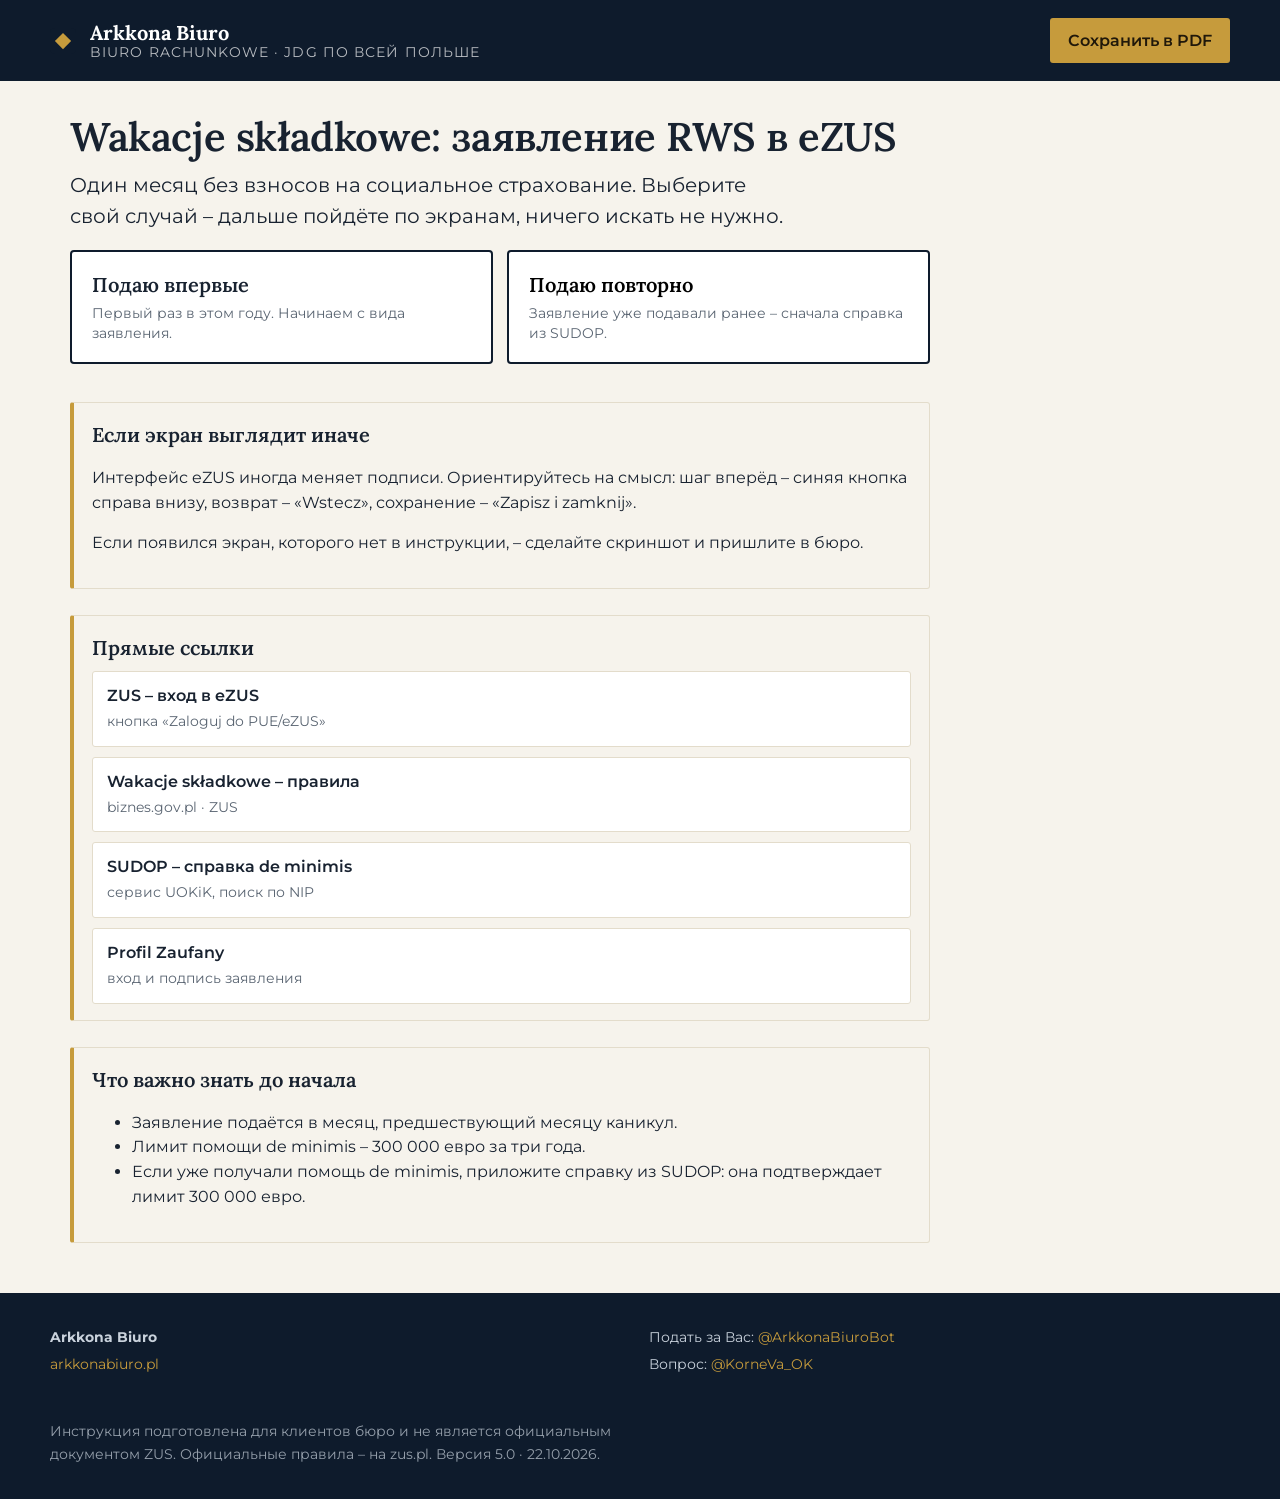
==== commit 7cd1115b: "footer: contact @KorneVa_OK" ====
--- a/index.html
+++ b/index.html
@@ -84,7 +84,8 @@
 .do li{margin:0 0 8px}
 .shot{margin:0 0 14px}
 .shot img{display:block;width:100%;height:auto;border:1px solid var(--line);border-radius:3px}
-.shot figcaption{font-size:14px;color:var(--muted);margin-top:6px}
+.shot figcaption{font-size:14px;line-height:1.5;color:#4A5666;margin-top:8px;padding-left:10px;border-left:2px solid var(--gold)}
+.shot figcaption b{color:var(--navy);font-weight:600}
 .note{margin:26px 0 0;border:1px solid var(--line);border-left:4px solid var(--gold);border-radius:3px;padding:16px 18px;background:var(--panel)}
 .note h2{font-size:20px;margin:0 0 8px}
 .note p,.note li{font-size:16px}
@@ -166,46 +167,46 @@
 
 <section class="step pre" id="login-ezus" data-id="login-ezus" data-r="first repeat">
   <div class="num" aria-hidden="true">→</div>
-  <div class="body"><h2>Вход в eZUS</h2><p class="screen">Экран: <span lang="pl">«Zaloguj do PUE/eZUS»</span></p><p class="lead">Открываем кабинет на zus.pl – дальше все экраны внутри него.</p><ol class="do"><li>На zus.pl нажать «Zaloguj do PUE/eZUS».</li><li>Войти через Profil Zaufany или банк.</li><li>В меню выбрать «Katalog usług» → «Wakacje składkowe».</li></ol><figure class="shot"><img src="img/login-ezus-0.webp" alt="Вход в eZUS – экран 1" loading="lazy"><figcaption>Экран 1</figcaption></figure><figure class="shot"><img src="img/login-ezus-1.webp" alt="Вход в eZUS – экран 2" loading="lazy"><figcaption>Экран 2</figcaption></figure></div>
+  <div class="body"><h2>Вход в eZUS</h2><p class="screen">Экран: <span lang="pl">«Zaloguj do PUE/eZUS»</span></p><p class="lead">Открываем кабинет на zus.pl – дальше все экраны внутри него.</p><ol class="do"><li>На zus.pl нажать «Zaloguj do PUE/eZUS».</li><li>Войти через Profil Zaufany или банк.</li><li>В меню выбрать «Katalog usług» → «Wakacje składkowe».</li></ol><figure class="shot"><img src="img/login-ezus-0.webp" alt="Вход в eZUS – экран 1" loading="lazy"><figcaption><b>Шаг 1 · Экран 1:</b> кнопка «Zaloguj do PUE/eZUS» на главной zus.pl – это вход в кабинет.</figcaption></figure><figure class="shot"><img src="img/login-ezus-1.webp" alt="Вход в eZUS – экран 2" loading="lazy"><figcaption><b>Шаг 1 · Экран 2:</b> вход через Profil Zaufany или банк. Логин и пароль eZUS – только если кабинет уже заведён.</figcaption></figure></div>
 </section><section class="step pre" id="sudop-1" data-id="sudop-1" data-r="repeat">
   <div class="num" aria-hidden="true">A1</div>
-  <div class="body"><h2>Справка из SUDOP</h2><p class="screen">Экран: <span lang="pl">«Wyszukiwanie podmiotu»</span></p><p class="lead">Нужна тем, кто уже получал помощь de minimis.</p><ol class="do"><li>Открыть SUDOP – поиск по NIP.</li><li>Ввести NIP и нажать «Pobierz nazwę».</li><li>Отметить «tylko de minimis» и период 3 года.</li></ol><figure class="shot"><img src="img/sudop-1-0.webp" alt="Справка из SUDOP – экран 1" loading="lazy"><figcaption>Экран 1</figcaption></figure><figure class="shot"><img src="img/sudop-1-1.webp" alt="Справка из SUDOP – экран 2" loading="lazy"><figcaption>Экран 2</figcaption></figure></div>
+  <div class="body"><h2>Справка из SUDOP</h2><p class="screen">Экран: <span lang="pl">«Wyszukiwanie podmiotu»</span></p><p class="lead">Нужна тем, кто уже получал помощь de minimis.</p><ol class="do"><li>Открыть SUDOP – поиск по NIP.</li><li>Ввести NIP и нажать «Pobierz nazwę».</li><li>Отметить «tylko de minimis» и период 3 года.</li></ol><figure class="shot"><img src="img/sudop-1-0.webp" alt="Справка из SUDOP – экран 1" loading="lazy"><figcaption><b>A1 · Экран 1:</b> поиск по NIP – вводим свой NIP и жмём «Pobierz nazwę».</figcaption></figure><figure class="shot"><img src="img/sudop-1-1.webp" alt="Справка из SUDOP – экран 2" loading="lazy"><figcaption><b>A1 · Экран 2:</b> период «3 lata wstecz» и галочка «tylko de minimis» – отчёт покажет только нужную помощь.</figcaption></figure></div>
 </section><section class="step pre" id="sudop-2" data-id="sudop-2" data-r="repeat">
   <div class="num" aria-hidden="true">A2</div>
-  <div class="body"><h2>Отчёт в PDF</h2><p class="screen">Экран: <span lang="pl">«Wyniki wyszukiwania»</span></p><p class="lead">Файл, который приложим к заявлению.</p><ol class="do"><li>Нажать «Wyszukaj według wybranych kryteriów».</li><li>Выбрать PDF и сохранить файл.</li></ol><figure class="shot"><img src="img/sudop-2-0.webp" alt="Отчёт в PDF – экран 1" loading="lazy"><figcaption>Экран 1</figcaption></figure></div>
+  <div class="body"><h2>Отчёт в PDF</h2><p class="screen">Экран: <span lang="pl">«Wyniki wyszukiwania»</span></p><p class="lead">Файл, который приложим к заявлению.</p><ol class="do"><li>Нажать «Wyszukaj według wybranych kryteriów».</li><li>Выбрать PDF и сохранить файл.</li></ol><figure class="shot"><img src="img/sudop-2-0.webp" alt="Отчёт в PDF – экран 1" loading="lazy"><figcaption><b>A2 · Экран 1:</b> выбираем PDF и жмём «Wyszukaj według wybranych kryteriów» – файл сохраняем на компьютер.</figcaption></figure></div>
 </section><section class="step pre" id="zalaczniki" data-id="zalaczniki" data-r="repeat">
   <div class="num" aria-hidden="true">A3</div>
-  <div class="body"><h2>Приложения</h2><p class="screen">Экран: <span lang="pl">«Załączniki»</span></p><p class="lead">Здесь добавляем справку из SUDOP.</p><ol class="do"><li>Нажать на пунктирную зону загрузки.</li><li>Выбрать сохранённый PDF.</li><li>«Dalej».</li></ol><figure class="shot"><img src="img/zalaczniki-0.webp" alt="Приложения – экран 1" loading="lazy"><figcaption>Экран 1</figcaption></figure><figure class="shot"><img src="img/zalaczniki-1.webp" alt="Приложения – экран 2" loading="lazy"><figcaption>Экран 2</figcaption></figure></div>
+  <div class="body"><h2>Приложения</h2><p class="screen">Экран: <span lang="pl">«Załączniki»</span></p><p class="lead">Здесь добавляем справку из SUDOP.</p><ol class="do"><li>Нажать на пунктирную зону загрузки.</li><li>Выбрать сохранённый PDF.</li><li>«Dalej».</li></ol><figure class="shot"><img src="img/zalaczniki-0.webp" alt="Приложения – экран 1" loading="lazy"><figcaption><b>A3 · Экран 1:</b> пунктирная зона загрузки – сюда кладём сохранённый PDF из SUDOP.</figcaption></figure><figure class="shot"><img src="img/zalaczniki-1.webp" alt="Приложения – экран 2" loading="lazy"><figcaption><b>A3 · Экран 2:</b> имя файла в списке – убеждаемся, что приложен именно отчёт SUDOP.</figcaption></figure></div>
 </section><section class="step" id="wniosek" data-id="wniosek" data-r="first repeat">
   <div class="num" aria-hidden="true">1</div>
-  <div class="body"><h2>Общие данные и вид заявления</h2><p class="screen">Экран: <span lang="pl">«Informacje ogólne i wybór rodzaju wniosku»</span></p><p class="lead">Здесь выбираем, что именно подаём – RWS.</p><ol class="do"><li>Rodzaj wniosku: «Wniosek».</li><li>Typ: «Zwolnienie z tytułu wakacji składkowych».</li><li>Нажать «Dalej».</li></ol><figure class="shot"><img src="img/wniosek-0.webp" alt="Общие данные и вид заявления – экран 1" loading="lazy"><figcaption>Экран 1</figcaption></figure><figure class="shot"><img src="img/wniosek-1.webp" alt="Общие данные и вид заявления – экран 2" loading="lazy"><figcaption>Экран 2</figcaption></figure></div>
+  <div class="body"><h2>Общие данные и вид заявления</h2><p class="screen">Экран: <span lang="pl">«Informacje ogólne i wybór rodzaju wniosku»</span></p><p class="lead">Здесь выбираем, что именно подаём – RWS.</p><ol class="do"><li>Rodzaj wniosku: «Wniosek».</li><li>Typ: «Zwolnienie z tytułu wakacji składkowych».</li><li>Нажать «Dalej».</li></ol><figure class="shot"><img src="img/wniosek-0.webp" alt="Общие данные и вид заявления – экран 1" loading="lazy"><figcaption><b>Шаг 1 · Экран 1:</b> «Rodzaj wniosku» – выбираем «Wniosek».</figcaption></figure><figure class="shot"><img src="img/wniosek-1.webp" alt="Общие данные и вид заявления – экран 2" loading="lazy"><figcaption><b>Шаг 1 · Экран 2:</b> «Typ» – «Zwolnienie z tytułu wakacji składkowych», дальше «Dalej».</figcaption></figure></div>
 </section><section class="step" id="platnik" data-id="platnik" data-r="first repeat">
   <div class="num" aria-hidden="true">2</div>
-  <div class="body"><h2>Данные плательщика</h2><p class="screen">Экран: <span lang="pl">«Dane płatnika»</span></p><p class="lead">Данные подставятся сами – их нужно только сверить.</p><ol class="do"><li>Сверить NIP и адрес.</li><li>Телефон можно не заполнять.</li><li>«Dalej».</li></ol><figure class="shot"><img src="img/platnik-0.webp" alt="Данные плательщика – экран 1" loading="lazy"><figcaption>Экран 1</figcaption></figure></div>
+  <div class="body"><h2>Данные плательщика</h2><p class="screen">Экран: <span lang="pl">«Dane płatnika»</span></p><p class="lead">Данные подставятся сами – их нужно только сверить.</p><ol class="do"><li>Сверить NIP и адрес.</li><li>Телефон можно не заполнять.</li><li>«Dalej».</li></ol><figure class="shot"><img src="img/platnik-0.webp" alt="Данные плательщика – экран 1" loading="lazy"><figcaption><b>Шаг 2 · Экран 1:</b> NIP и адрес подставляются сами – сверяем с документами.</figcaption></figure></div>
 </section><section class="step" id="miesiac" data-id="miesiac" data-r="first repeat">
   <div class="num" aria-hidden="true">3</div>
-  <div class="body"><h2>Месяц, за который подаём</h2><p class="screen">Экран: <span lang="pl">«Miesiąc, za który składany jest wniosek»</span></p><p class="lead">Выбираем месяц, за который не платим взносы.</p><ol class="do"><li>Отметить один месяц.</li><li>Проверить год.</li><li>«Dalej».</li></ol><figure class="shot"><img src="img/miesiac-0.webp" alt="Месяц, за который подаём – экран 1" loading="lazy"><figcaption>Экран 1</figcaption></figure></div>
+  <div class="body"><h2>Месяц, за который подаём</h2><p class="screen">Экран: <span lang="pl">«Miesiąc, za który składany jest wniosek»</span></p><p class="lead">Выбираем месяц, за который не платим взносы.</p><ol class="do"><li>Отметить один месяц.</li><li>Проверить год.</li><li>«Dalej».</li></ol><figure class="shot"><img src="img/miesiac-0.webp" alt="Месяц, за который подаём – экран 1" loading="lazy"><figcaption><b>Шаг 3 · Экран 1:</b> отмечаем один месяц и проверяем год – это месяц, за который не платим взносы.</figcaption></figure></div>
 </section><section class="step" id="oswiadczenia" data-id="oswiadczenia" data-r="first repeat">
   <div class="num" aria-hidden="true">4</div>
-  <div class="body"><h2>Заявления-подтверждения</h2><p class="screen">Экран: <span lang="pl">«Oświadczenia»</span></p><p class="lead">Три утверждения – без них заявление не пройдёт.</p><ol class="do"><li>Отметить все пункты.</li><li>Прочитать, что подтверждаете.</li><li>«Dalej».</li></ol><figure class="shot"><img src="img/oswiadczenia-0.webp" alt="Заявления-подтверждения – экран 1" loading="lazy"><figcaption>Экран 1</figcaption></figure></div>
+  <div class="body"><h2>Заявления-подтверждения</h2><p class="screen">Экран: <span lang="pl">«Oświadczenia»</span></p><p class="lead">Три утверждения – без них заявление не пройдёт.</p><ol class="do"><li>Отметить все пункты.</li><li>Прочитать, что подтверждаете.</li><li>«Dalej».</li></ol><figure class="shot"><img src="img/oswiadczenia-0.webp" alt="Заявления-подтверждения – экран 1" loading="lazy"><figcaption><b>Шаг 4 · Экран 1:</b> три утверждения – отмечаем все, иначе «Dalej» не пройдёт.</figcaption></figure></div>
 </section><section class="step" id="dm1" data-id="dm1" data-r="first repeat">
   <div class="num" aria-hidden="true">5</div>
-  <div class="body"><h2>Помощь de minimis – часть 1</h2><p class="screen">Экран: <span lang="pl">«Pomoc de minimis»</span></p><p class="lead">Сколько помощи уже получили за 3 года.</p><ol class="do"><li>Вписать суммы в евро.</li><li>Если помощи не было – 0,00.</li><li>«Dalej».</li></ol><figure class="shot"><img src="img/dm1-0.webp" alt="Помощь de minimis – часть 1 – экран 1" loading="lazy"><figcaption>Экран 1</figcaption></figure><figure class="shot"><img src="img/dm1-1.webp" alt="Помощь de minimis – часть 1 – экран 2" loading="lazy"><figcaption>Экран 2</figcaption></figure></div>
+  <div class="body"><h2>Помощь de minimis – часть 1</h2><p class="screen">Экран: <span lang="pl">«Pomoc de minimis»</span></p><p class="lead">Сколько помощи уже получили за 3 года.</p><ol class="do"><li>Вписать суммы в евро.</li><li>Если помощи не было – 0,00.</li><li>«Dalej».</li></ol><figure class="shot"><img src="img/dm1-0.webp" alt="Помощь de minimis – часть 1 – экран 1" loading="lazy"><figcaption><b>Шаг 5 · Экран 1:</b> суммы помощи за 3 года в евро. Не получали – ставим 0,00.</figcaption></figure><figure class="shot"><img src="img/dm1-1.webp" alt="Помощь de minimis – часть 1 – экран 2" loading="lazy"><figcaption><b>Шаг 5 · Экран 2:</b> продолжаем таблицу – заполняем каждую строку, пустых полей быть не должно.</figcaption></figure></div>
 </section><section class="step" id="dm2" data-id="dm2" data-r="first repeat">
   <div class="num" aria-hidden="true">6</div>
-  <div class="body"><h2>Помощь de minimis – часть 2</h2><p class="screen">Экран: <span lang="pl">«Pomoc de minimis»</span></p><p class="lead">Связанные фирмы. У большинства их нет.</p><ol class="do"><li>Если связей нет – везде «Nie».</li><li>Если есть – вписать NIP.</li><li>«Dalej».</li></ol><figure class="shot"><img src="img/dm2-0.webp" alt="Помощь de minimis – часть 2 – экран 1" loading="lazy"><figcaption>Экран 1</figcaption></figure></div>
+  <div class="body"><h2>Помощь de minimis – часть 2</h2><p class="screen">Экран: <span lang="pl">«Pomoc de minimis»</span></p><p class="lead">Связанные фирмы. У большинства их нет.</p><ol class="do"><li>Если связей нет – везде «Nie».</li><li>Если есть – вписать NIP.</li><li>«Dalej».</li></ol><figure class="shot"><img src="img/dm2-0.webp" alt="Помощь de minimis – часть 2 – экран 1" loading="lazy"><figcaption><b>Шаг 6 · Экран 1:</b> связанные фирмы. Если связей нет – «Nie» во всех пунктах.</figcaption></figure></div>
 </section><section class="step" id="dm3" data-id="dm3" data-r="first repeat">
   <div class="num" aria-hidden="true">7</div>
-  <div class="body"><h2>Помощь de minimis – часть 3</h2><p class="screen">Экран: <span lang="pl">«Pomoc de minimis»</span></p><p class="lead">Вопросы о виде деятельности.</p><ol class="do"><li>Ответить на каждый пункт.</li><li>«Dalej».</li></ol><figure class="shot"><img src="img/dm3-0.webp" alt="Помощь de minimis – часть 3 – экран 1" loading="lazy"><figcaption>Экран 1</figcaption></figure></div>
+  <div class="body"><h2>Помощь de minimis – часть 3</h2><p class="screen">Экран: <span lang="pl">«Pomoc de minimis»</span></p><p class="lead">Вопросы о виде деятельности.</p><ol class="do"><li>Ответить на каждый пункт.</li><li>«Dalej».</li></ol><figure class="shot"><img src="img/dm3-0.webp" alt="Помощь de minimis – часть 3 – экран 1" loading="lazy"><figcaption><b>Шаг 7 · Экран 1:</b> вопросы о виде деятельности – отвечаем по своей отрасли.</figcaption></figure></div>
 </section><section class="step" id="dm4" data-id="dm4" data-r="first repeat">
   <div class="num" aria-hidden="true">8</div>
-  <div class="body"><h2>Помощь de minimis – часть 4</h2><p class="screen">Экран: <span lang="pl">«Pomoc de minimis»</span></p><p class="lead">Последняя часть анкеты.</p><ol class="do"><li>Проверить суммы.</li><li>«Dalej».</li></ol><figure class="shot"><img src="img/dm4-0.webp" alt="Помощь de minimis – часть 4 – экран 1" loading="lazy"><figcaption>Экран 1</figcaption></figure></div>
+  <div class="body"><h2>Помощь de minimis – часть 4</h2><p class="screen">Экран: <span lang="pl">«Pomoc de minimis»</span></p><p class="lead">Последняя часть анкеты.</p><ol class="do"><li>Проверить суммы.</li><li>«Dalej».</li></ol><figure class="shot"><img src="img/dm4-0.webp" alt="Помощь de minimis – часть 4 – экран 1" loading="lazy"><figcaption><b>Шаг 8 · Экран 1:</b> последняя часть анкеты – перед «Dalej» сверяем суммы.</figcaption></figure></div>
 </section><section class="step" id="zalaczniki-b" data-id="zalaczniki-b" data-r="first">
   <div class="num" aria-hidden="true">9</div>
-  <div class="body"><h2>Приложения</h2><p class="screen">Экран: <span lang="pl">«Załączniki»</span></p><p class="lead">Если подаёте впервые – здесь пусто.</p><ol class="do"><li>Ничего не добавлять.</li><li>«Dalej».</li></ol><figure class="shot"><img src="img/zalaczniki-b-0.webp" alt="Приложения – экран 1" loading="lazy"><figcaption>Экран 1</figcaption></figure></div>
+  <div class="body"><h2>Приложения</h2><p class="screen">Экран: <span lang="pl">«Załączniki»</span></p><p class="lead">Если подаёте впервые – здесь пусто.</p><ol class="do"><li>Ничего не добавлять.</li><li>«Dalej».</li></ol><figure class="shot"><img src="img/zalaczniki-b-0.webp" alt="Приложения – экран 1" loading="lazy"><figcaption><b>Шаг 9 · Экран 1:</b> приложения пустые – так и должно быть, если справка не требуется.</figcaption></figure></div>
 </section><section class="step" id="podsumowanie" data-id="podsumowanie" data-r="first repeat">
   <div class="num" aria-hidden="true">10</div>
-  <div class="body"><h2>Сводка</h2><p class="screen">Экран: <span lang="pl">«Podsumowanie»</span></p><p class="lead">Всё заявление на одном экране. Читаем и отправляем.</p><ol class="do"><li>Проверить месяц и суммы.</li><li>Нажать «Podgląd i wyślij».</li></ol><figure class="shot"><img src="img/podsumowanie-0.webp" alt="Сводка – экран 1" loading="lazy"><figcaption>Экран 1</figcaption></figure></div>
+  <div class="body"><h2>Сводка</h2><p class="screen">Экран: <span lang="pl">«Podsumowanie»</span></p><p class="lead">Всё заявление на одном экране. Читаем и отправляем.</p><ol class="do"><li>Проверить месяц и суммы.</li><li>Нажать «Podgląd i wyślij».</li></ol><figure class="shot"><img src="img/podsumowanie-0.webp" alt="Сводка – экран 1" loading="lazy"><figcaption><b>Шаг 10 · Экран 1:</b> всё заявление на одном экране – сверяем месяц и суммы, затем «Podgląd i wyślij».</figcaption></figure></div>
 </section><section class="step" id="podpis" data-id="podpis" data-r="first repeat">
   <div class="num" aria-hidden="true">11</div>
   <div class="body"><h2>Подпись и UPO</h2><p class="screen">Экран: <span lang="pl">«Podpis i UPO»</span></p><p class="lead">Подпись и подтверждение, что заявление ушло.</p><ol class="do"><li>Подписать через Profil Zaufany.</li><li>Скачать UPO и сохранить.</li></ol></div>
@@ -235,7 +236,7 @@
 
 <footer class="foot"><div class="foot-in">
   <div><p><b>Arkkona Biuro</b></p><p><a href="https://arkkonabiuro.pl">arkkonabiuro.pl</a></p></div>
-  <div><p>Подать за Вас: <a href="https://t.me/ArkkonaBiuroBot?start=zayavka">@ArkkonaBiuroBot</a></p><p>Вопрос: <a href="https://t.me/indradev_">@indradev_</a></p></div>
+  <div><p>Подать за Вас: <a href="https://t.me/ArkkonaBiuroBot?start=zayavka">@ArkkonaBiuroBot</a></p><p>Вопрос: <a href="https://t.me/KorneVa_OK">@KorneVa_OK</a></p></div>
   <small>Инструкция подготовлена для клиентов бюро и не является официальным документом ZUS. Официальные правила – на zus.pl. Версия 5.0 · 22.10.2026.</small>
 </div></footer>
 
